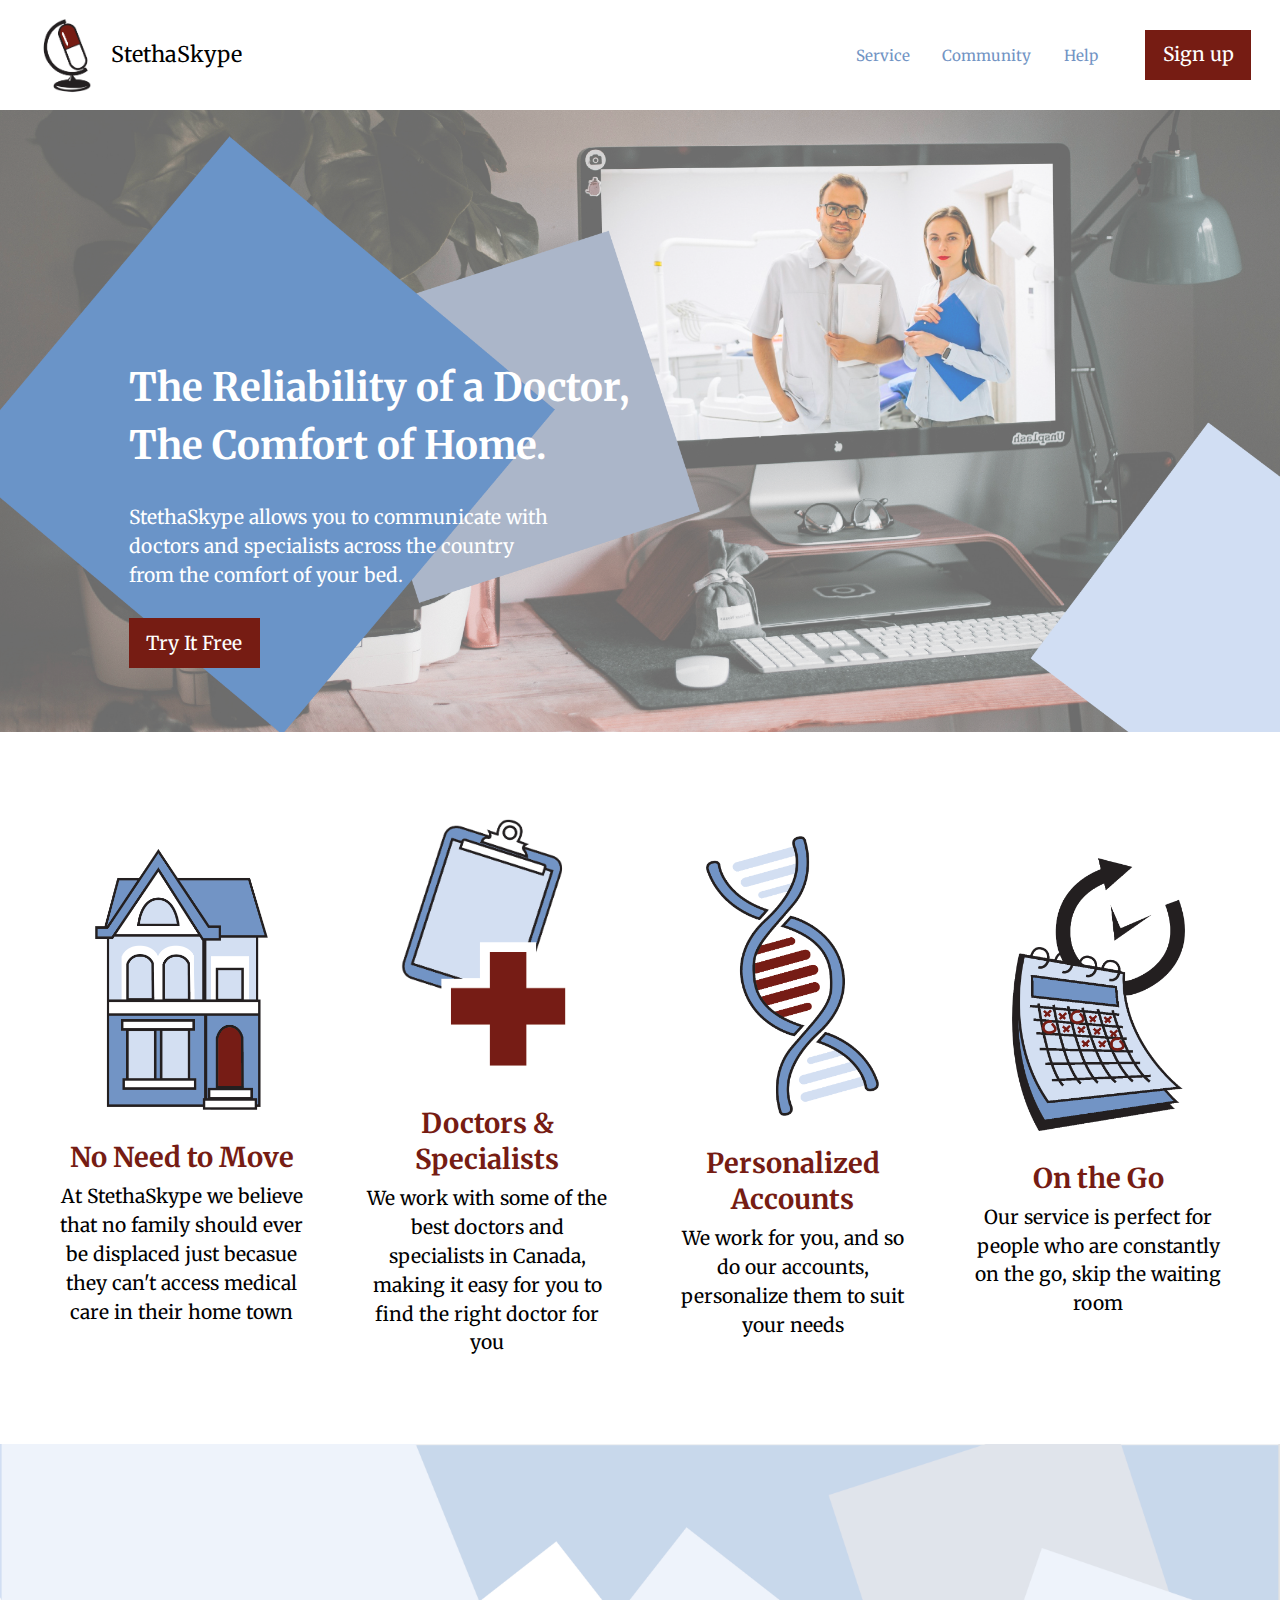
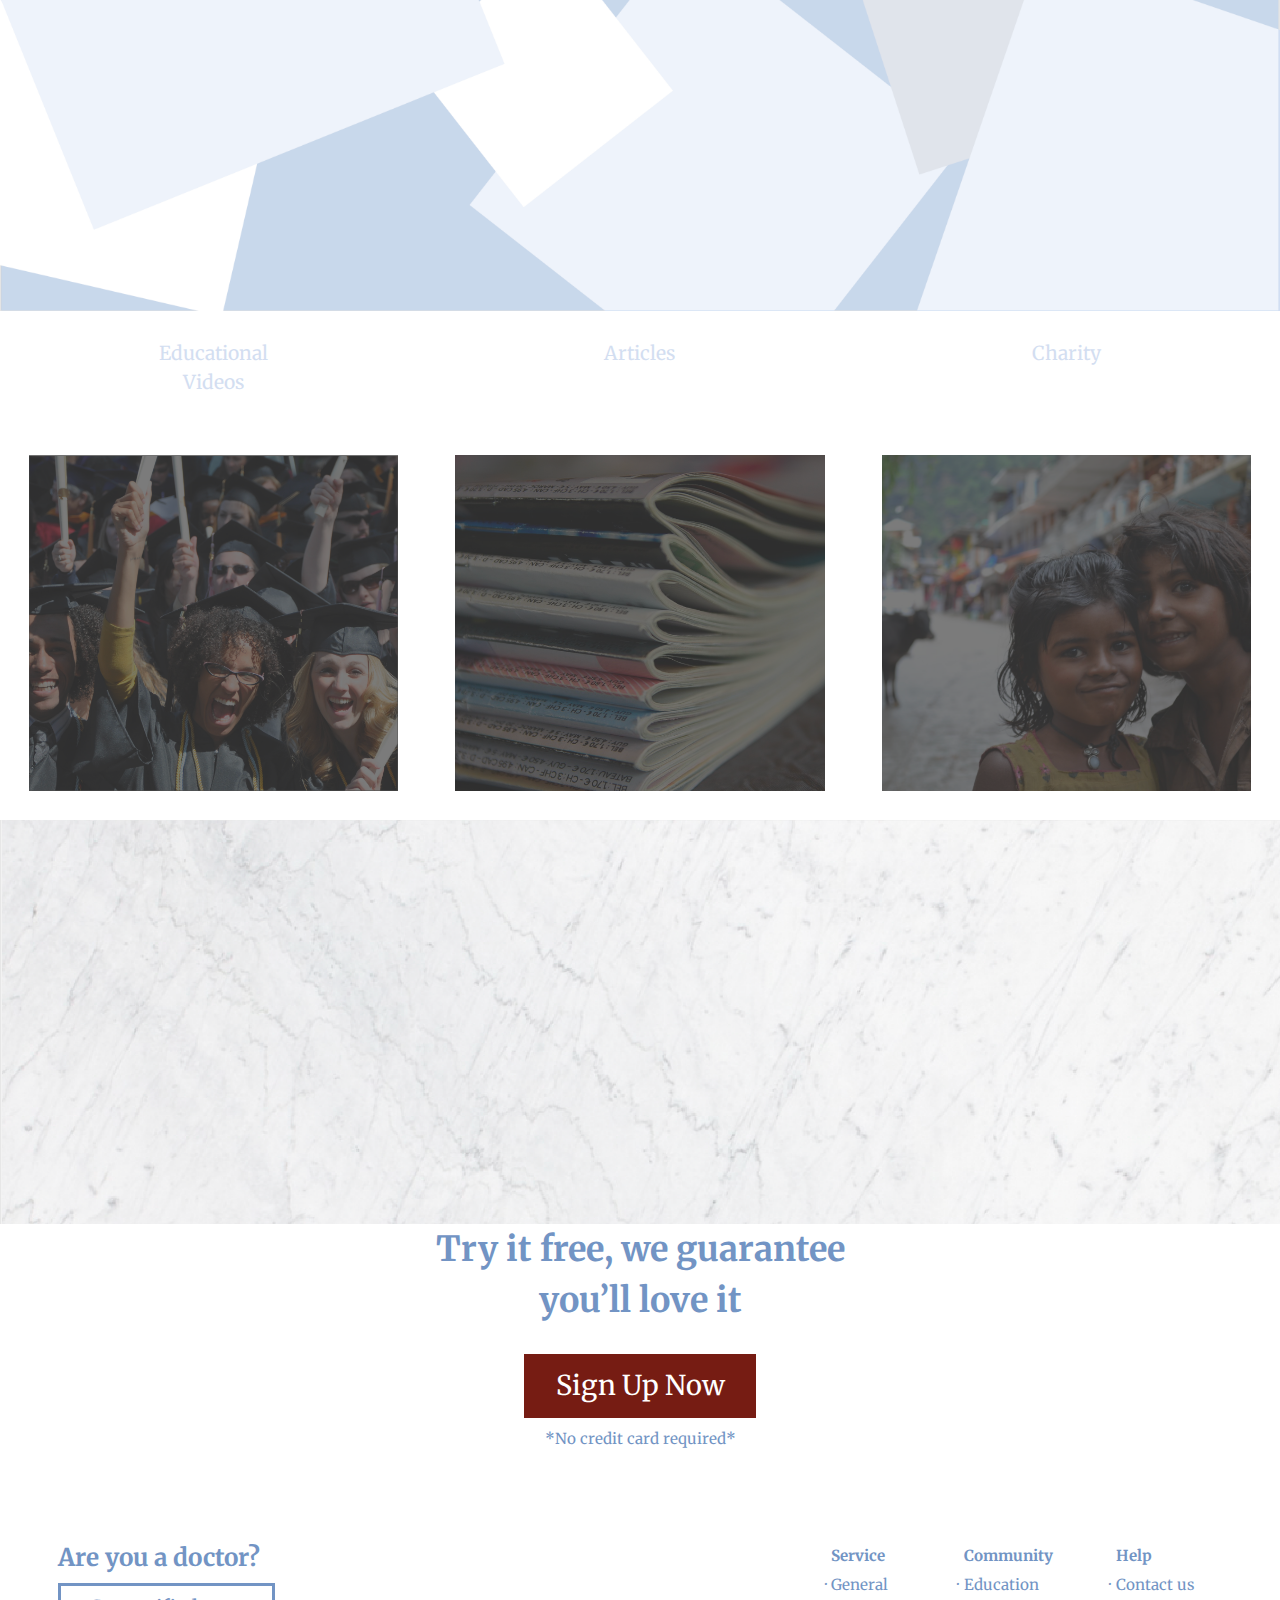
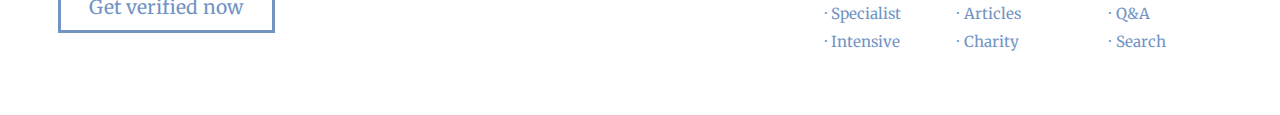
==== index.html @ 4541725f "Rename div to section" ====
<!DOCTYPE html>
<html lang="en-ca">
<head>
  <meta charset="utf-8">
  <title>StethaSkype - Home</title>
  <meta name="viewport" content="width=device-width,initial-scale=1">
  <link href="css/modules.css" rel="stylesheet">
  <link href="css/grid.css" rel="stylesheet">
  <link href="css/type.css" rel="stylesheet">
  <link href="css/main.css" rel="stylesheet">
  <link href="https://fonts.googleapis.com/css?family=Merriweather:400,400i,700,900" rel="stylesheet">
</head>
<body>

  <!-- Nav -->
  <header class="company grid island-1-2 grid-middle gutter">
    <div class="grid unit xs-1-2 s-1-2 m-1-2 l-1-2">
      <img class="unit xs-1-4 logo embed" src="images/stethaskypelogo.png" alt="">
      <a class="unit xs-1-4 mega push-0 black" href="index.html">StethaSkype</a>
    </div>

    <nav class="unit xs-1-2 s-1-2 m-1-2 l-1-2 text-right push-0">
      <ul class="nav push-0 micro list-group">
        <li><a class="island-1-2 dark-blue hover-red" href="tour.html">Service</a></li>
        <li><a class="island-1-2 dark-blue hover-red" href="#">Community</a></li>
        <li><a class="island-1-2 push-r dark-blue hover-red" href="#">Help</a></li>
        <li><a class="push-0 kilo btn" href="pricing.html">Sign up</a></li>
      </ul>
    </nav>
  </header>

  <!-- Banner -->
  <main>
    <section class="banner">
      <img class="img-flex embed" src="images/banner.png" alt="">
      <div class="island banner-text">
        <h1 class="white zetta">The Reliability of a Doctor,<br>The Comfort of Home.</h1>
        <p class="white">StethaSkype allows you to communicate with<br>doctors and specialists across the country<br>from the comfort of your bed.</p>
        <a class="push-0 kilo btn" href="pricing.html">Try It Free</a>
      </div>
    </section>

    <!-- Iconography -->
    <section class="bg-white island grid grid-middle">
      <div class="unit xs-1 s-1 m-1-2 l-1-4 text-center island">
        <img class="island img-flex embed icon" src="images/icons/house-icon.png" alt="">
        <h3 class="red push-1-4">No Need to Move</h3>
        <p class="wrapper">At StethaSkype we believe that no family should ever be displaced just becasue they can't access medical care in their home town</p>
      </div>
      <div class="unit xs-1 s-1 m-1-2 l-1-4 text-center island">
        <img class="island img-flex embed icon " src="images/icons/medical-icon.png" alt="">
        <h3 class="red push-1-4">Doctors & Specialists</h3>
        <p class="wrapper">We work with some of the best doctors and specialists in Canada, making it easy for you to find the right doctor for you</p>
      </div>
      <div class="unit xs-1 s-1 m-1-2 l-1-4 text-center island">
        <img class="island img-flex embed icon" src="images/icons/dna-icon.png" alt="">
        <h3 class="red push-1-4">Personalized Accounts</h3>
        <p class="wrapper">We work for you, and so do our accounts, personalize them to suit your needs</p>
      </div>
      <div class="unit xs-1 s-1 m-1-2 l-1-4 text-center island">
        <img class="island img-flex embed icon" src="images/icons/time-icon.png" alt="">
        <h3 class="red push-1-4">On the Go</h3>
        <p class="wrapper">Our service is perfect for people who are constantly on the go, skip the waiting room</p>
      </div>
    </section>

    <!-- Cards -->
    <section>
      <img class="img-flex embed" src="images/backgrounds/bg-home.png" alt="">
      <div class="grid">
        <a class="unit xs-1 s-1 m-1-2 l-1-3 island text-center light-blue" href="#">Educational<br>Videos</a>
        <a class="unit xs-1 s-1 m-1-2 l-1-3 island text-center light-blue" href="#">Articles</a>
        <a class="unit xs-1 s-1 m-1-2 l-1-3 island text-center light-blue" href="#">Charity</a>
      </div>
      <div class="grid">
        <img class="unit xs-1 s-1 m-1-2 l-1-3 island img-flex embed" src="images/cards/education-card.png" alt="">
        <img class="unit xs-1 s-1 m-1-2 l-1-3 island img-flex embed" src="images/cards/articles-card.png" alt="">
        <img class="unit xs-1 s-1 m-1-2 l-1-3 island img-flex embed" src="images/cards/charity-card.png" alt="">
      </div>
    </section>

    <!-- sign up -->
    <section class="text-center">
      <img class="img-flex embed" src="images/backgrounds/marble.png" alt="">
      <h2 class="exa dark-blue">Try it free, we guarantee<br>you’ll love it</h2>
      <a class="push-0 tera gutter btn" href="pricing.html">Sign Up Now</a>
      <p class="micro dark-blue pad-t-1-4">*No credit card required*</p>
    </section>

  </main>

  <!-- footer begins here -->

  <footer class="island">
    <div class="grid">
      <div class="unit xs-0 s-0 m-1-2 l-1-2 gutter pad-t">
        <h3 class="dark-blue push-1-4 giga">Are you a doctor?</h3>
        <a class="push-0 kilo btn gutter ghost-btn hover-red" href="#">Get verified now</a>
      </div>

      <div class="unit xs-1 s-1 m-1-2 l-1-2 text-right gutter pad-t">
        <div class="unit gutter text-left xs-1-6">
          <a class="bold micro dark-blue push-0 dark-blue hover-red" href="tour.html">Service</a>
          <ul>
            <li class="micro dark-blue">General</li>
            <li class="micro dark-blue">Specialist</li>
            <li class="micro dark-blue">Intensive</li>
          </ul>
        </div>

        <div class="unit gutter text-left xs-1-6">
          <a class="bold micro dark-blue push-0 dark-blue hover-red" href="#">Community</a>
          <ul>
            <li class="micro dark-blue">Education</li>
            <li class="micro dark-blue">Articles</li>
            <li class="micro dark-blue">Charity</li>
          </ul>
        </div>

        <div class="unit gutter text-left xs-1-6">
          <a class="bold micro dark-blue push-0 dark-blue hover-red" href="#">Help</a>
          <ul>
            <li class="micro dark-blue">Contact us</li>
            <li class="micro dark-blue">Q&A</li>
            <li class="micro dark-blue">Search</li>
          </ul>
        </div>
      </div>
    </div>
  </footer>

</body>
</html>
---- css/modules.css ----
/*
 * Modulifier || Code released under the UNLICENSE
 * Code under other copyrights & licenses listed below.
 * https://modulifier.web-dev.tools/#responsive;images;list-group;embed;media-object;icons;hidden;positioning;nice-lists;forms;buttons;accessibility;print
 */

@-moz-viewport { width: device-width; scale: 1; }
@-ms-viewport { width: device-width; scale: 1; }
@-o-viewport { width: device-width; scale: 1; }
@-webkit-viewport { width: device-width; scale: 1; }
@viewport { width: device-width; scale: 1; }

html {
  box-sizing: border-box;
  -moz-text-size-adjust: 100%;
  -ms-text-size-adjust: 100%;
  -webkit-text-size-adjust: 100%;
  text-size-adjust: 100%;
}

*, *::before, *::after {
  box-sizing: inherit;
}

body {
  margin: 0;
}

article,
aside,
details,
figcaption,
figure,
footer,
header,
main,
menu,
nav,
section,
summary {
  display: block;
}

audio,
canvas,
progress,
video {
  display: inline-block;
  vertical-align: baseline;
}

template {
  display: none;
}

details {
  cursor: pointer;
}

audio:not([controls]) {
  display: none;
  height: 0;
}

a,
area,
button,
input,
label,
select,
textarea,
[tabindex] {
  -ms-touch-action: manipulation;
  touch-action: manipulation;
}

img {
  border: 0;
}

.img-flex,
.img-flex img {
  display: block;
  width: 100%;
}

svg {
  fill: currentColor;
}

svg:not(:root) {
  overflow: hidden;
}

svg.img-flex {
  width: 100%;
  height: 100%;
}

.image-replacement, .ir {
  overflow: hidden;
  direction: ltr;
  text-align: left;
  text-indent: 100%;
  white-space: nowrap;
}

.list-group, .list-group-inline, .list-group--inline {
  padding-left: 0;
  list-style-type: none;
}

.list-group > dd {
  margin-left: 0;
}

.list-group-inline::before,
.list-group-inline::after,
.list-group--inline::before,
.list-group--inline::after {
  content: "";
  display: table;
}

.list-group-inline::after,
.list-group--inline::after {
  clear: both;
}

.list-group-inline > li,
.list-group--inline > li {
  display: inline-block;
}

.list-group-inline > dt,
.list-group--inline > dt {
  clear: left;
  float: left;
  width: 11em;
}

.list-group-inline > dd,
.list-group--inline > dd {
  float: left;
  min-width: 12em;
}

.embed {
  margin-left: 0;
  margin-right: 0;
  overflow: hidden;
  position: relative;
  width: 100%;
}

.embed-1by1, .embed--1by1 {
  padding-top: 100%; /* Square */
}

.embed-4by3, .embed--4by3 {
  padding-top: 75%; /* Traditional TV/computer screens */
}

.embed-iso216, .embed--iso216 {
  padding-top: 70.92%; /* A-standard paper sizes */
}

.embed-3by2, .embed--3by2 {
  padding-top: 66.6%; /* Classic 35 mm film & most digital photos, landscape */
}

.embed-2by3, .embed--2by3 {
  padding-top: 150%; /* Classic 35 mm film & most digital photos, portrait */
}

.embed-golden, .embed--golden {
  padding-top: 61.8%; /* The Golden Ratio */
}

.embed-16by9, .embed--16by9 {
  padding-top: 56.25%; /* HD TV */
}

.embed-185by100, .embed--185by100 {
  padding-top: 54.05%; /* Common widescreen cinema */
}

.embed-24by10, .embed--24by10 {
  padding-top: 41.667%; /* Widescreen cinema: 2.4:1 */
}

.embed-3by1, .embed--3by1 {
  padding-top: 33.3333%; /* Panorama photos */
}

.embed-4by1, .embed--4by1 {
  padding-top: 25%; /* Polyvision */
}

.embed-5by1, .embed--5by1 {
  padding-top: 20%; /* Really wide... */
}

.embed-item, .embed__item {
  min-height: 100%;
  left: 0;
  position: absolute;
  top: 0;
  width: 100%;
}

.media {
  overflow: hidden;
}

.media-img, .media__img {
  float: left;
}

.media-img-reversed, .media__img--reversed {
  float: right;
}

.media-img-stacked, .media__img--stacked {
  float: none;
}

.media-body, .media__body {
  overflow: hidden;
  min-width: 12em; /* Slightly less than 200px, responsiveness built in */
}

.icon {
  display: inline-block;
  position: relative;
  background: transparent none no-repeat center center;
  background-size: contain;
  vertical-align: middle;
}

.i-16, .i--16 {
  height: 16px;
  width: 16px;
}

.i-18, .i--18 {
  height: 18px;
  width: 18px;
}

.i-20, .i--20 {
  height: 20px;
  width: 20px;
}

.i-24, .i--24 {
  height: 24px;
  width: 24px;
}

.i-32, .i--32 {
  height: 32px;
  width: 32px;
}

.i-48, .i--48 {
  height: 48px;
  width: 48px;
}

.i-64, .i--64 {
  height: 64px;
  width: 64px;
}

.i-96, .i--96 {
  height: 96px;
  width: 96px;
}

.i-128, .i--128 {
  height: 128px;
  width: 128px;
}

.i-192, .i--192 {
  height: 192px;
  width: 192px;
}

.i-256, .i--256 {
  height: 256px;
  width: 256px;
}

.icon img,
.icon svg {
  left: 0;
  height: 100%;
  position: absolute;
  top: 0;
  width: 100%;
  fill: currentColor;
}

.icon-label {
  vertical-align: middle;
}

.icon-link,
.icon-link:focus,
.icon-link:hover {
  text-decoration: none;
}

[hidden], .hidden {
  /* stylelint-disable declaration-no-important */
  display: none !important;
  visibility: hidden !important;
  /* stylelint-enable */
}

.visually-hidden {
  height: 1px;
  margin: -1px;
  overflow: hidden;
  padding: 0;
  position: absolute;
  width: 1px;
  border: 0;
  clip: rect(0 0 0 0);
  clip-path: inset(50%);
}

.visually-hidden.focusable:active, .visually-hidden.focusable:focus {
  height: auto;
  margin: 0;
  overflow: visible;
  position: static;
  width: auto;
  clip: auto;
  clip-path: none;
}

.invisible {
  visibility: hidden;
}

.chop,
.crop {
  overflow: hidden;
}

.truncate {
  max-width: 100%;
  overflow: hidden;
  width: 100%;
  text-overflow: ellipsis;
  white-space: nowrap;
}

.scrollable {
  max-width: 100%;
  overflow-x: auto;
  overflow-y: hidden;
  -webkit-overflow-scrolling: touch;
}

.flex-row {
  display: -webkit-flex;
  display: -ms-flexbox;
  display: flex;
}

.flex-justify {
  -webkit-justify-content: space-between;
  -ms-flex-pack: space-between;
  justify-content: space-between;
}

.flex-align-center {
  -webkit-align-items: center;
  -ms-flex-align: center;
  align-items: center;
}

.center-text,
.center-flow {
  text-align: center;
}

.center-block {
  margin-left: auto;
  margin-right: auto;
}

.no-auto-margins,
.not-centered {
  /* stylelint-disable declaration-no-important */
  margin-left: 0 !important;
  margin-right: 0 !important;
  /* stylelint-enable */
}

.center-content,
.center-content-vertical,
.center-contents,
.center-contents-vertical {
  display: -webkit-flex;
  display: -ms-flexbox;
  display: flex;
  -webkit-justify-content: center;
  -ms-flex-pack: center;
  justify-content: center;
  -webkit-align-items: center;
  -ms-flex-align: center;
  align-items: center;
  -webkit-align-content: center;
  -ms-flex-line-pack: center;
  align-content: center;
  -webkit-flex-direction: column wrap;
  -ms-flex-direction: column wrap;
  flex-flow: column wrap;
}

.center-content-start,
.center-content-vertical-start,
.center-contents-start,
.center-contents-vertical-start {
  display: -webkit-flex;
  display: -ms-flexbox;
  display: flex;
  -webkit-justify-content: center;
  -ms-flex-pack: center;
  justify-content: center;
  -webkit-flex-direction: column wrap;
  -ms-flex-direction: column wrap;
  flex-flow: column wrap;
}

.center-content-horizontal,
.center-contents-horizontal {
  display: -webkit-flex;
  display: -ms-flexbox;
  display: flex;
  -webkit-justify-content: center;
  -ms-flex-pack: center;
  justify-content: center;
  -webkit-align-items: center;
  -ms-flex-align: center;
  align-items: center;
  -webkit-align-content: center;
  -ms-flex-line-pack: center;
  align-content: center;
  -webkit-flex-direction: row wrap;
  -ms-flex-direction: row wrap;
  flex-flow: row wrap;
}

.clearfix::after {
  content: " ";
  display: block;
  clear: both;
}

.left {
  float: left;
}

.right {
  float: right;
}

.inline {
  display: inline;
}

.block {
  display: block;
}

.inline-block, .ib {
  display: inline-block;
}

.valign-top {
  vertical-align: top;
}

.valign-bottom {
  vertical-align: bottom;
}

.valign-middle {
  vertical-align: middle;
}

.fixed {
  position: fixed;
}

.relative {
  position: relative;
}

[class*="pin-"],
.absolute {
  position: absolute;
}

.static {
  position: static;
}

.zindex-1 {
  z-index: 1;
}

.zindex-2 {
  z-index: 2;
}

.zindex-3 {
  z-index: 3;
}

.zindex-1000 {
  z-index: 1000;
}

.pin-top-left,
.pin-left-top,
.pin-tl,
.pin-lt {
  top: 0;
  left: 0;
}

.pin-top-right,
.pin-right-top,
.pin-tr,
.pin-rt {
  top: 0;
  right: 0;
}

.pin-bottom-left,
.pin-left-bottom,
.pin-bl,
.pin-lb {
  bottom: 0;
  left: 0;
}

.pin-bottom-right,
.pin-right-bottom,
.pin-br,
.pin-rb {
  bottom: 0;
  right: 0;
}

.pin-top-center,
.pin-center-top,
.pin-tc,
.pin-ct {
  left: 50%;
  top: 0;
  transform: translateX(-50%);
}

.pin-bottom-center,
.pin-center-bottom,
.pin-bc,
.pin-cb {
  bottom: 0;
  left: 50%;
  transform: translateX(-50%);
}

.pin-center-left,
.pin-left-center,
.pin-cl,
.pin-lc {
  left: 0;
  top: 50%;
  transform: translateY(-50%);
}

.pin-center-right,
.pin-right-center,
.pin-cr,
.pin-rc {
  right: 0;
  top: 50%;
  transform: translateY(-50%);
}

.pin-center, .pin-c {
  left: 50%;
  top: 50%;
  transform: translate(-50%, -50%);
}

.width-quarter, .w-1-4 {
  width: 25%;
}

.width-half, .w-1-2 {
  width: 50%;
}

.width-full, .w-1 {
  width: 100%;
}

.height-quarter, .h-1-4 {
  height: 25%;
}

.height-half, .h-1-2 {
  height: 50%;
}

.height-full, .h-1 {
  height: 100%;
}

.height-win-quarter, .h-w-1-4 {
  height: 25vh;
  max-height: 46em;
}

.height-win-half, .h-w-1-2 {
  height: 50vh;
  max-height: 46em;
}

.height-win-full, .h-w-1 {
  height: 100vh;
  max-height: 46em;
}

ul {
  list-style-type: none;
}

ul > li::before {
  content: "·";
  float: left;
  margin-left: -1.6em;
  width: 1.3em;
  text-align: right;
}

ol {
  counter-reset: ol-simple-numbers;
  list-style-type: none;
}

ol > li::before {
  float: left;
  margin-left: -1.6em;
  width: 1.3em;
  counter-increment: ol-simple-numbers;
  content: counter(ol-simple-numbers);
  text-align: right;
}

.list-group > li::before,
.list-group-inline > li::before,
.list-group--inline > li::before {
  content: none;
}

/* stylelint-disable no-descending-specificity */

/*
 * (c) Nicolas Gallagher and Jonathan Neal of Normalize.css || MIT License
 *     https://necolas.github.io/normalize.css/
 */

button,
input,
optgroup,
select,
textarea {
  color: inherit;
  font: inherit;
  margin: 0;
}

button,
input {
  overflow: visible;
}

button,
select {
  text-transform: none;
}

button,
html [type="button"],
[type="reset"],
[type="submit"] {
  -webkit-appearance: button;
  cursor: pointer;
}

button[disabled],
html input[disabled] {
  cursor: default;
}

button::-moz-focus-inner,
input::-moz-focus-inner {
  border: 0;
  padding: 0;
}

[type="checkbox"],
[type="radio"] {
  opacity: 0;
  position: absolute;
  height: 1px;
  width: 1px;
}

[type="number"]::-webkit-inner-spin-button,
[type="number"]::-webkit-outer-spin-button {
  height: auto;
}

[type="search"]::-webkit-search-cancel-button,
[type="search"]::-webkit-search-decoration {
  -webkit-appearance: none;
}

fieldset {
  padding-left: 0;
  padding-right: 0;

  border: 0;
  border-top: 2px solid #666;
}

legend {
  color: inherit;
  display: table;
  max-width: 100%;
  padding: 0 .3em 0 0;
  white-space: normal;

  border: 0;

  font-weight: bold;
}

optgroup {
  font-weight: bold;
}

::-webkit-input-placeholder {
  color: inherit;
  opacity: .54;
}

::-webkit-file-upload-button {
  -webkit-appearance: button;
  font: inherit;
}

/* End Normalize.css code */

label,
.label-block {
  display: block;
  cursor: pointer;
}

[type="checkbox"] + label,
[type="radio"] + label,
.label-inline {
  display: inline-block;
}

input:not([type]),
[type="text"],
[type="number"],
[type="search"],
[type="url"],
[type="email"],
[type="password"],
[type="tel"],
[type="datetime-local"],
[type="month"],
[type="week"],
[type="date"],
[type="time"],
[type="range"],
select,
textarea {
  -moz-appearance: none;
  -webkit-appearance: none;
  appearance: none;
}

input,
textarea {
  display: block;
  width: 100%;

  background-color: #fff;
  border: 2px solid #666;
  border-radius: 0;
}

label {
  vertical-align: middle;
}

textarea {
  max-width: 100%;
  min-height: 4em;
  overflow: auto;
}

[type="color"] {
  display: inline-block;
  width: 2em;
}

select {
  display: block;
  width: 100%;

  background-image: url("data:image/svg+xml,%3Csvg xmlns='http://www.w3.org/2000/svg' width='256' height='256' viewBox='0 0 256 256'%3E%3Cpath fill='none' stroke='%23000' stroke-miterlimit='10' stroke-width='70' d='M36.3 82.1l91.9 91.8 91.5-91.8'/%3E%3C/svg%3E");
  background-repeat: no-repeat;
  background-position: calc(100% - .4em) center;
  background-size: 18px auto;
  background-color: #fff;
  border: 2px solid #666;
  border-radius: 0;
}

[type="checkbox"] + label::before {
  content: " ";
  display: inline-block;
  height: 1.8em;
  margin-right: .3em;
  position: relative;
  vertical-align: middle;
  top: -.1em;
  width: 1.8em;

  background-color: #fff;
  background-size: cover;
  border: 2px solid #666;

  line-height: inherit;
}

[type="checkbox"]:checked + label::before {
  background-image: url("data:image/svg+xml,%3Csvg xmlns='http://www.w3.org/2000/svg' width='256' height='256' viewBox='0 0 256 256'%3E%3Cpath fill='none' stroke='%23000' stroke-miterlimit='10' stroke-width='50' d='M49.9 130.1l50.8 50.7L206.1 75.2'/%3E%3C/svg%3E");
}

[type="checkbox"]:focus + label::before {
  outline: 3px solid #000;
  z-index: 1000;
}

[type="radio"] + label::before {
  content: " ";
  display: inline-block;
  height: 1.8em;
  margin-right: .3em;
  position: relative;
  vertical-align: middle;
  top: -.1em;
  width: 1.8em;

  background-color: #fff;
  background-size: cover;
  border: 2px solid #666;
  border-radius: 50%;

  line-height: inherit;
}

[type="radio"]:checked + label::before {
  background-image: url("data:image/svg+xml,%3Csvg xmlns='http://www.w3.org/2000/svg' width='256' height='256' viewBox='0 0 256 256'%3E%3Ccircle cx='128' cy='128' r='70.4'/%3E%3C/svg%3E");
}

[type="radio"]:focus + label::before,
[type="radio"] + label:focus::before {
  box-shadow: 0 0 0 3px #000;
  z-index: 1000;
}

[type="range"] {
  border: 0;
  background-color: #fff;
}

[type="range"]::-webkit-slider-runnable-track {
  height: 6px;

  -webkit-appearance: none;
  appearance: none;
  background-color: #ccc;
  border: 0;
  border-radius: 3px;
}

[type="range"]:active::-webkit-slider-runnable-track {
  background-color: #ccc;
}

[type="range"]::-moz-range-track {
  height: 6px;

  -moz-appearance: none;
  appearance: none;
  background-color: #ccc;
  border: 0;
  border-radius: 3px;
}

[type="range"]:active::-moz-range-track {
  background-color: #ccc;
}

[type="range"]::-ms-track {
  height: 6px;

  -ms-appearance: none;
  appearance: none;
  background-color: #ccc;
  border: 0;
  border-radius: 3px;
}

[type="range"]:active::-ms-track {
  background-color: #ccc;
}

[type="range"]::-webkit-slider-thumb {
  margin-top: -4px;
  height: 16px;
  width: 16px;

  -webkit-appearance: none;
  appearance: none;
  background-color: #000;
  border: none;
  border-radius: 50%;
}

[type="range"]:hover::-webkit-slider-thumb {
  background-color: #000;
}

[type="range"]:active::-webkit-slider-thumb {
  background-color: #000;
}

[type="range"]::-moz-range-thumb {
  margin-top: -4px;
  height: 16px;
  width: 16px;

  -webkit-appearance: none;
  appearance: none;
  background-color: #000;
  border: none;
  border-radius: 50%;
}

[type="range"]:hover::-moz-range-thumb {
  background-color: #000;
}

[type="range"]:active::-moz-range-thumb {
  background-color: #000;
}

[type="range"]::-ms-thumb {
  margin-top: -4px;
  height: 16px;
  width: 16px;

  -webkit-appearance: none;
  appearance: none;
  background-color: #000;
  border: none;
  border-radius: 50%;
}

[type="range"]:hover::-ms-thumb {
  background-color: #000;
}

[type="range"]:active::-ms-thumb {
  background-color: #000;
}

[type="checkbox"].hide-custom-input + label::before,
[type="checkbox"] + .hide-custom-input::before,
[type="radio"].hide-custom-input + label::before,
[type="radio"] + .hide-custom-input::before {
  content: none;
  display: none;
}

/* stylelint-enable */

.link-box {
  display: block;
  text-decoration: none;
}

/* stylelint-disable no-descending-specificity */

button,
.btn {
  cursor: pointer;
  display: inline-block;
  margin: 0;
  overflow: visible;
  padding: .375em .75em .42em;
  -webkit-appearance: none;
  -moz-appearance: none;
  appearance: none;
  background-color: #333;
  border-radius: 4px;
  border: 3px solid #333;
  color: #fff;
  font: inherit;
  text-decoration: none;
  text-transform: none;
}

button::-moz-focus-inner {
  border: 0;
  padding: 0;
}

/* stylelint-enable */

button:focus,
button:hover,
.btn:focus,
.btn:hover {
  background-color: #000;
  border-color: #000;
  color: #fff;
}

button[disabled] {
  cursor: default;
}

.btn-light, .btn--light {
  background-color: #e2e2e2;
  border-color: #e2e2e2;
  color: #000;
}

.btn-light:focus,
.btn-light:hover,
.btn--light:focus,
.btn--light:hover {
  background-color: #666;
  border-color: #666;
  color: #fff;
}

.btn-ghost,
.btn--ghost {
  background-color: transparent;
  border-color: #333;
  color: #000;
}

.btn-ghost:focus,
.btn-ghost:hover,
.btn--ghost:focus,
.btn--ghost:hover {
  background-color: #e2e2e2;
  border-color: #000;
  color: #000;
}

.btn-link {
  display: inline;
  padding: 0;
  background-color: transparent;
  border-radius: 0;
  border: 0;
  color: inherit;
}

.btn-link:focus,
.btn-link:hover {
  background-color: transparent;
  color: inherit;
}

a:hover, a:active {
  outline: none;
}

a:focus,
[tabindex="0"]:focus,
details:focus,
summary:focus,
input:focus,
textarea:focus,
button:focus,
select:focus {
  outline: 3px solid #000;
  outline-offset: 0;
}

a:focus, [tabindex="0"]:focus {
  outline-offset: 3px;
}

.skip-links {
  margin: 0;
  padding: 0;
  list-style-type: none;
}

.skip-links > li::before {
  content: none; /* Remove the bullets if nice lists is selected */
}

.skip-links a,
.skip-links button {
  padding: .5em .75em;
  position: absolute;
  top: -10em;
  z-index: 10000; /* To make sure they're always on top */
  background-color: #000;
  border: 0;
  color: #fff;
  font-size: 1.125rem;
  font-weight: bold;
  text-decoration: none;
}

.skip-links a:focus,
.skip-links button:focus {
  outline-offset: 3px;
  top: 0;
}

[aria-busy="true"] {
  cursor: progress;
}

[aria-controls] {
  cursor: pointer;
}

[aria-disabled] {
  cursor: default;
}

.print-only {
  display: none;
  visibility: hidden;
}

.page-break-before {
  page-break-before: always;
}

.page-break-after {
  page-break-after: always;
}

.no-page-break-inside {
  page-break-inside: avoid;
}

@media print {

  /* stylelint-disable declaration-no-important */

  .no-print {
    display: none !important;
    visibility: hidden !important;
  }

  .print-only,
  .force-print {
    display: block !important;
    visibility: visible !important;
  }

  /* stylelint-enable */

  .visually-hidden.force-print {
    height: auto;
    margin: 0;
    overflow: visible;
    padding: 0;
    position: static;
    width: auto;
    border: 0;
    clip: initial;
    clip-path: none;
  }

  /*
   * (c) Fabien Sa || MIT License
   *     http://bafs.github.io/Gutenberg/
   */

  table,
  blockquote,
  pre,
  code,
  figure,
  li,
  hr,
  ul,
  ol,
  a,
  tr {
    page-break-inside: avoid;
  }

  h1, h2, h3, h4, h5, h6, p, a {
    orphans: 3;
    widows: 3;
  }

  h1,
  h2,
  h3,
  h4,
  h5,
  h6 {
    page-break-after: avoid;
    page-break-inside: avoid;
  }

  h1 + p,
  h2 + p,
  h3 + p,
  h4 + p,
  h5 + p,
  h6 + p {
    page-break-before: avoid;
  }

  img {
    page-break-after: auto;
    page-break-before: auto;
    page-break-inside: avoid;
  }

  /* stylelint-disable declaration-no-important */

  pre {
    white-space: pre-wrap !important;
    word-wrap: break-word;
  }

  /* stylelint-enable */

  /* End Gutenberg code */

  /*
   * (c) HTML5 Boilerplate || MIT License
   *     https://html5boilerplate.com/
   */

  /* stylelint-disable declaration-no-important */

  *, *::before, *::after, *::first-letter, *::first-line {
    background: none transparent !important;
    color: #000 !important;
    box-shadow: none !important;
    text-shadow: none !important;
  }

  /* stylelint-enable */

  a, a:visited {
    text-decoration: underline;
  }

  a[href]::after {
    content: " (" attr(href) ")";
  }

  abbr[title]::after {
    content: " (" attr(title) ")";
  }

  a[href^="#"]::after,
  a[href^="javascript:"]::after,
  a.no-print-href::after,
  a.href-no-print::after {
    content: "";
  }

  thead {
    display: table-header-group;
  }

  /* End HTML5 Boilerplate code */

}
---- css/grid.css ----
/*
  Gridifier || Code released under the UNLICENSE
  https://gridifier.web-dev.tools/#xs,4,0,0,0;s,4,25,0,0;m,4,38,1,1;l,4,60,1,1
*/

.grid {
  margin: 0;
  padding: 0;
  letter-spacing: -.31em;
  text-rendering: optimizeSpeed;
  display: -webkit-flex;
  display: -ms-flexbox;
  display: flex;
  -webkit-flex-flow: row wrap;
  -ms-flex-flow: row wrap;
  flex-flow: row wrap;
}

.grid-bottom {
  -webkit-align-items: flex-end;
  -ms-align-items: flex-end;
  align-items: flex-end;
}

.grid-middle {
  -webkit-align-items: center;
  -ms-align-items: center;
  align-items: center;
}

.grid-stretch {
  -webkit-align-items: stretch;
  -ms-align-items: stretch;
  align-items: stretch;
}

.opera-only :-o-prefocus,
.grid {
  word-spacing: -.43em;
}

.unit {
  letter-spacing: normal;
  text-rendering: auto;
  vertical-align: top;
  word-spacing: normal;
  display: inline-block;
  visibility: visible;
}

.grid-bottom .unit {
  vertical-align: bottom;
}

.grid-middle .unit {
  vertical-align: middle;
}

[class*="unit-push-"],
[class*="unit-pull-"] {
  position: relative;
}

.unit-content-distribute {
  display: -ms-flexbox;
  display: -webkit-flex;
  display: flex;
  -ms-flex-direction: column;
  -webkit-flex-direction: column;
  flex-direction: column;
  -ms-flex-pack: justify;
  -webkit-justify-content: space-between;
  justify-content: space-between;
}

.unit-content-center,
.unit-content-center-vertical {
  display: -webkit-flex;
  display: -ms-flexbox;
  display: flex;
  -webkit-justify-content: center;
  -ms-flex-pack: center;
  justify-content: center;
  -webkit-align-items: center;
  -ms-flex-align: center;
  align-items: center;
  -webkit-align-content: center;
  -ms-flex-line-pack: center;
  align-content: center;
  -webkit-flex-direction: column wrap;
  -ms-flex-direction: column wrap;
  flex-flow: column wrap;
}

.unit-content-center-horizontal {
  display: -webkit-flex;
  display: -ms-flexbox;
  display: flex;
  -webkit-justify-content: center;
  -ms-flex-pack: center;
  justify-content: center;
  -webkit-align-items: center;
  -ms-flex-align: center;
  align-items: center;
  -webkit-align-content: center;
  -ms-flex-line-pack: center;
  align-content: center;
  -webkit-flex-direction: row wrap;
  -ms-flex-direction: row wrap;
  flex-flow: row wrap;
}

.content-fill,
.content-stretch {
  -ms-flex-grow: 2;
  -webkit-flex-grow: 2;
  flex-grow: 2;
  max-width: 100%; /* @bugfix: IE 10, 11 */
}

.content-shrink {
  -ms-align-self: center;
  -webkit-align-self: center;
  align-self: center;
}

.unit-xs-hidden,
.xs-0 {
  display: none;
  visibility: hidden;
}

.unit-xs-centered {
  margin: 0 auto;
}

.unit-xs-1,
.xs-1 {
  display: block;
  visibility: visible;
  width: 100%;
}

.unit-xs-1-2,
.xs-1-2 {
  width: 50%;
}

.unit-xs-1-3,
.xs-1-3 {
  width: 33.3333%;
}

.unit-xs-2-3,
.xs-2-3 {
  width: 66.6667%;
}

.unit-xs-1-4,
.xs-1-4 {
  width: 25%;
}

.unit-xs-3-4,
.xs-3-4 {
  width: 75%;
}

.unit-xs-1-2,
.xs-1-2,
.unit-xs-1-3,
.xs-1-3,
.unit-xs-2-3,
.xs-2-3,
.unit-xs-1-4,
.xs-1-4,
.unit-xs-3-4,
.xs-3-4 {
  display: inline-block;
  visibility: visible;
}

.unit-xs-1-2[class*="-content-"],
.xs-1-2[class*="-content-"],
.unit-xs-1-3[class*="-content-"],
.xs-1-3[class*="-content-"],
.unit-xs-2-3[class*="-content-"],
.xs-2-3[class*="-content-"],
.unit-xs-1-4[class*="-content-"],
.xs-1-4[class*="-content-"],
.unit-xs-3-4[class*="-content-"],
.xs-3-4[class*="-content-"] {
  display: -webkit-flex;
  display: -ms-flexbox;
  display: flex;
}

.unit-xs-content-distribute,
.xs-content-distribute {
  display: -ms-flexbox;
  display: -webkit-flex;
  display: flex;
  -ms-flex-direction: column;
  -webkit-flex-direction: column;
  flex-direction: column;
  -ms-flex-pack: justify;
  -webkit-justify-content: space-between;
  justify-content: space-between;
}

.unit-xs-content-center,
.unit-xs-content-center-vertical {
  display: -webkit-flex;
  display: -ms-flexbox;
  display: flex;
  -webkit-justify-content: center;
  -ms-flex-pack: center;
  justify-content: center;
  -webkit-align-items: center;
  -ms-flex-align: center;
  align-items: center;
  -webkit-align-content: center;
  -ms-flex-line-pack: center;
  align-content: center;
  -webkit-flex-direction: column wrap;
  -ms-flex-direction: column wrap;
  flex-flow: column wrap;
}

.unit-xs-content-center-horizontal {
  display: -webkit-flex;
  display: -ms-flexbox;
  display: flex;
  -webkit-justify-content: center;
  -ms-flex-pack: center;
  justify-content: center;
  -webkit-align-items: center;
  -ms-flex-align: center;
  align-items: center;
  -webkit-align-content: center;
  -ms-flex-line-pack: center;
  align-content: center;
  -webkit-flex-direction: row wrap;
  -ms-flex-direction: row wrap;
  flex-flow: row wrap;
}

.xs-content-fill,
.xs-content-stretch {
  -ms-flex-grow: 2;
  -webkit-flex-grow: 2;
  flex-grow: 2;
  max-width: 100%; /* @bugfix: IE 10, 11 */
}

.xs-content-shrink {
  -ms-align-self: center;
  -webkit-align-self: center;
  align-self: center;
}

@media only screen and (min-width: 25em) {

  .unit-s-hidden,
  .s-0 {
    display: none;
    visibility: hidden;
  }

  .unit-s-centered {
    margin: 0 auto;
  }

  .unit-s-1,
  .s-1 {
    display: block;
    visibility: visible;
    width: 100%;
  }

  .unit-s-1-2,
  .s-1-2 {
    width: 50%;
  }

  .unit-s-1-3,
  .s-1-3 {
    width: 33.3333%;
  }

  .unit-s-2-3,
  .s-2-3 {
    width: 66.6667%;
  }

  .unit-s-1-4,
  .s-1-4 {
    width: 25%;
  }

  .unit-s-3-4,
  .s-3-4 {
    width: 75%;
  }

  .unit-s-1-2,
  .s-1-2,
  .unit-s-1-3,
  .s-1-3,
  .unit-s-2-3,
  .s-2-3,
  .unit-s-1-4,
  .s-1-4,
  .unit-s-3-4,
  .s-3-4 {
    display: inline-block;
    visibility: visible;
  }

  .unit-s-1-2[class*="-content-"],
  .s-1-2[class*="-content-"],
  .unit-s-1-3[class*="-content-"],
  .s-1-3[class*="-content-"],
  .unit-s-2-3[class*="-content-"],
  .s-2-3[class*="-content-"],
  .unit-s-1-4[class*="-content-"],
  .s-1-4[class*="-content-"],
  .unit-s-3-4[class*="-content-"],
  .s-3-4[class*="-content-"] {
    display: -webkit-flex;
    display: -ms-flexbox;
    display: flex;
  }

  .unit-s-content-distribute,
  .s-content-distribute {
    display: -ms-flexbox;
    display: -webkit-flex;
    display: flex;
    -ms-flex-direction: column;
    -webkit-flex-direction: column;
    flex-direction: column;
    -ms-flex-pack: justify;
    -webkit-justify-content: space-between;
    justify-content: space-between;
  }

  .unit-s-content-center,
  .unit-s-content-center-vertical {
    display: -webkit-flex;
    display: -ms-flexbox;
    display: flex;
    -webkit-justify-content: center;
    -ms-flex-pack: center;
    justify-content: center;
    -webkit-align-items: center;
    -ms-flex-align: center;
    align-items: center;
    -webkit-align-content: center;
    -ms-flex-line-pack: center;
    align-content: center;
    -webkit-flex-direction: column wrap;
    -ms-flex-direction: column wrap;
    flex-flow: column wrap;
  }

  .unit-s-content-center-horizontal {
    display: -webkit-flex;
    display: -ms-flexbox;
    display: flex;
    -webkit-justify-content: center;
    -ms-flex-pack: center;
    justify-content: center;
    -webkit-align-items: center;
    -ms-flex-align: center;
    align-items: center;
    -webkit-align-content: center;
    -ms-flex-line-pack: center;
    align-content: center;
    -webkit-flex-direction: row wrap;
    -ms-flex-direction: row wrap;
    flex-flow: row wrap;
  }

  .s-content-fill,
  .s-content-stretch {
    -ms-flex-grow: 2;
    -webkit-flex-grow: 2;
    flex-grow: 2;
    max-width: 100%; /* @bugfix: IE 10, 11 */
  }

  .s-content-shrink {
    -ms-align-self: center;
    -webkit-align-self: center;
    align-self: center;
  }

}

@media only screen and (min-width: 38em) {

  .unit-m-hidden,
  .m-0 {
    display: none;
    visibility: hidden;
  }

  .unit-m-centered {
    margin: 0 auto;
  }

  .unit-m-1,
  .m-1 {
    display: block;
    visibility: visible;
    width: 100%;
  }

  .unit-offset-m-0 {
    margin-left: 0;
  }

  .unit-push-m-0,
  .unit-pull-m-0 {
    left: 0;
  }

  .unit-m-1-2,
  .m-1-2 {
    width: 50%;
  }

  .unit-offset-m-1-2 {
    margin-left: 50%;
  }

  .unit-push-m-1-2 {
    left: 50%;
  }

  .unit-pull-m-1-2 {
    left: -50%;
  }

  .unit-m-1-3,
  .m-1-3 {
    width: 33.3333%;
  }

  .unit-offset-m-1-3 {
    margin-left: 33.3333%;
  }

  .unit-push-m-1-3 {
    left: 33.3333%;
  }

  .unit-pull-m-1-3 {
    left: -33.3333%;
  }

  .unit-m-2-3,
  .m-2-3 {
    width: 66.6667%;
  }

  .unit-offset-m-2-3 {
    margin-left: 66.6667%;
  }

  .unit-push-m-2-3 {
    left: 66.6667%;
  }

  .unit-pull-m-2-3 {
    left: -66.6667%;
  }

  .unit-m-1-4,
  .m-1-4 {
    width: 25%;
  }

  .unit-offset-m-1-4 {
    margin-left: 25%;
  }

  .unit-push-m-1-4 {
    left: 25%;
  }

  .unit-pull-m-1-4 {
    left: -25%;
  }

  .unit-m-3-4,
  .m-3-4 {
    width: 75%;
  }

  .unit-offset-m-3-4 {
    margin-left: 75%;
  }

  .unit-push-m-3-4 {
    left: 75%;
  }

  .unit-pull-m-3-4 {
    left: -75%;
  }

  .unit-m-1-2,
  .m-1-2,
  .unit-m-1-3,
  .m-1-3,
  .unit-m-2-3,
  .m-2-3,
  .unit-m-1-4,
  .m-1-4,
  .unit-m-3-4,
  .m-3-4 {
    display: inline-block;
    visibility: visible;
  }

  .unit-m-1-2[class*="-content-"],
  .m-1-2[class*="-content-"],
  .unit-m-1-3[class*="-content-"],
  .m-1-3[class*="-content-"],
  .unit-m-2-3[class*="-content-"],
  .m-2-3[class*="-content-"],
  .unit-m-1-4[class*="-content-"],
  .m-1-4[class*="-content-"],
  .unit-m-3-4[class*="-content-"],
  .m-3-4[class*="-content-"] {
    display: -webkit-flex;
    display: -ms-flexbox;
    display: flex;
  }

  .unit-m-content-distribute,
  .m-content-distribute {
    display: -ms-flexbox;
    display: -webkit-flex;
    display: flex;
    -ms-flex-direction: column;
    -webkit-flex-direction: column;
    flex-direction: column;
    -ms-flex-pack: justify;
    -webkit-justify-content: space-between;
    justify-content: space-between;
  }

  .unit-m-content-center,
  .unit-m-content-center-vertical {
    display: -webkit-flex;
    display: -ms-flexbox;
    display: flex;
    -webkit-justify-content: center;
    -ms-flex-pack: center;
    justify-content: center;
    -webkit-align-items: center;
    -ms-flex-align: center;
    align-items: center;
    -webkit-align-content: center;
    -ms-flex-line-pack: center;
    align-content: center;
    -webkit-flex-direction: column wrap;
    -ms-flex-direction: column wrap;
    flex-flow: column wrap;
  }

  .unit-m-content-center-horizontal {
    display: -webkit-flex;
    display: -ms-flexbox;
    display: flex;
    -webkit-justify-content: center;
    -ms-flex-pack: center;
    justify-content: center;
    -webkit-align-items: center;
    -ms-flex-align: center;
    align-items: center;
    -webkit-align-content: center;
    -ms-flex-line-pack: center;
    align-content: center;
    -webkit-flex-direction: row wrap;
    -ms-flex-direction: row wrap;
    flex-flow: row wrap;
  }

  .m-content-fill,
  .m-content-stretch {
    -ms-flex-grow: 2;
    -webkit-flex-grow: 2;
    flex-grow: 2;
    max-width: 100%; /* @bugfix: IE 10, 11 */
  }

  .m-content-shrink {
    -ms-align-self: center;
    -webkit-align-self: center;
    align-self: center;
  }

}

@media only screen and (min-width: 60em) {

  .unit-l-hidden,
  .l-0 {
    display: none;
    visibility: hidden;
  }

  .unit-l-centered {
    margin: 0 auto;
  }

  .unit-l-1,
  .l-1 {
    display: block;
    visibility: visible;
    width: 100%;
  }

  .unit-offset-l-0 {
    margin-left: 0;
  }

  .unit-push-l-0,
  .unit-pull-l-0 {
    left: 0;
  }

  .unit-l-1-2,
  .l-1-2 {
    width: 50%;
  }

  .unit-offset-l-1-2 {
    margin-left: 50%;
  }

  .unit-push-l-1-2 {
    left: 50%;
  }

  .unit-pull-l-1-2 {
    left: -50%;
  }

  .unit-l-1-3,
  .l-1-3 {
    width: 33.3333%;
  }

  .unit-offset-l-1-3 {
    margin-left: 33.3333%;
  }

  .unit-push-l-1-3 {
    left: 33.3333%;
  }

  .unit-pull-l-1-3 {
    left: -33.3333%;
  }

  .unit-l-2-3,
  .l-2-3 {
    width: 66.6667%;
  }

  .unit-offset-l-2-3 {
    margin-left: 66.6667%;
  }

  .unit-push-l-2-3 {
    left: 66.6667%;
  }

  .unit-pull-l-2-3 {
    left: -66.6667%;
  }

  .unit-l-1-4,
  .l-1-4 {
    width: 25%;
  }

  .unit-offset-l-1-4 {
    margin-left: 25%;
  }

  .unit-push-l-1-4 {
    left: 25%;
  }

  .unit-pull-l-1-4 {
    left: -25%;
  }

  .unit-l-3-4,
  .l-3-4 {
    width: 75%;
  }

  .unit-offset-l-3-4 {
    margin-left: 75%;
  }

  .unit-push-l-3-4 {
    left: 75%;
  }

  .unit-pull-l-3-4 {
    left: -75%;
  }

  .unit-l-1-2,
  .l-1-2,
  .unit-l-1-3,
  .l-1-3,
  .unit-l-2-3,
  .l-2-3,
  .unit-l-1-4,
  .l-1-4,
  .unit-l-3-4,
  .l-3-4 {
    display: inline-block;
    visibility: visible;
  }

  .unit-l-1-2[class*="-content-"],
  .l-1-2[class*="-content-"],
  .unit-l-1-3[class*="-content-"],
  .l-1-3[class*="-content-"],
  .unit-l-2-3[class*="-content-"],
  .l-2-3[class*="-content-"],
  .unit-l-1-4[class*="-content-"],
  .l-1-4[class*="-content-"],
  .unit-l-3-4[class*="-content-"],
  .l-3-4[class*="-content-"] {
    display: -webkit-flex;
    display: -ms-flexbox;
    display: flex;
  }

  .unit-l-content-distribute,
  .l-content-distribute {
    display: -ms-flexbox;
    display: -webkit-flex;
    display: flex;
    -ms-flex-direction: column;
    -webkit-flex-direction: column;
    flex-direction: column;
    -ms-flex-pack: justify;
    -webkit-justify-content: space-between;
    justify-content: space-between;
  }

  .unit-l-content-center,
  .unit-l-content-center-vertical {
    display: -webkit-flex;
    display: -ms-flexbox;
    display: flex;
    -webkit-justify-content: center;
    -ms-flex-pack: center;
    justify-content: center;
    -webkit-align-items: center;
    -ms-flex-align: center;
    align-items: center;
    -webkit-align-content: center;
    -ms-flex-line-pack: center;
    align-content: center;
    -webkit-flex-direction: column wrap;
    -ms-flex-direction: column wrap;
    flex-flow: column wrap;
  }

  .unit-l-content-center-horizontal {
    display: -webkit-flex;
    display: -ms-flexbox;
    display: flex;
    -webkit-justify-content: center;
    -ms-flex-pack: center;
    justify-content: center;
    -webkit-align-items: center;
    -ms-flex-align: center;
    align-items: center;
    -webkit-align-content: center;
    -ms-flex-line-pack: center;
    align-content: center;
    -webkit-flex-direction: row wrap;
    -ms-flex-direction: row wrap;
    flex-flow: row wrap;
  }

  .l-content-fill,
  .l-content-stretch {
    -ms-flex-grow: 2;
    -webkit-flex-grow: 2;
    flex-grow: 2;
    max-width: 100%; /* @bugfix: IE 10, 11 */
  }

  .l-content-shrink {
    -ms-align-self: center;
    -webkit-align-self: center;
    align-self: center;
  }

}
---- css/type.css ----
/*
  Typografier || Code released under the UNLICENSE
  https://typografier.web-dev.tools/#0,100,1.3,1.067,0;38,110,1.4,1.125,1;60,120,1.5,1.125,1;90,130,1.5,1.125,1
*/

html {
  font-size: 100%;
  line-height: 1.3;
}

a {
  background-color: transparent;
  -webkit-text-decoration-skip: objects;
}

sub,
sup {
  font-size: .75em;
  line-height: 1px;
  position: relative;
  vertical-align: baseline;
}

sup {
  top: -.5em;
}

sub {
  bottom: -.25em;
}

pre,
code,
kbd,
samp {
  font-size: 1em;
}

abbr[title] {
  border-bottom: none;
  text-decoration: underline;
  text-decoration: underline dotted;
}

b,
strong {
  font-weight: bold;
}

dfn,
caption {
  font-style: italic;
}

hr {
  border: 0;
  border-top: 2px solid #000;
  height: 0;
}

table {
  border-collapse: collapse;
  border-spacing: 0;
  width: 100%;
  table-layout: fixed;
}

caption {
  text-align: left;
}

th,
td {
  border-bottom: 1px solid #000;
  text-align: left;
  vertical-align: top;
}

thead th {
  vertical-align: bottom;

  border-bottom-width: 2px;
}

.text-left {
  text-align: left;
}

.text-right {
  text-align: right;
}

.text-center {
  text-align: center;
}

.normal {
  font-weight: normal;
  font-style: normal;
}

.not-bold {
  font-weight: normal;
}

.not-italic {
  font-style: normal;
}

.bold {
  font-weight: bold;
}

.italic {
  font-style: italic;
}

.text-upper {
  text-transform: uppercase;
}

.text-lower {
  text-transform: lowercase;
}

.wrapper {
  margin-left: auto;
  margin-right: auto;
  max-width: 52em;
  width: 100%;
}

.wrapper-no-center {
  max-width: 52em;
  width: 100%;
}

.max-length {
  margin-left: auto;
  margin-right: auto;
  max-width: 36em;
  width: 100%;
}

.max-length-no-center {
  max-width: 36em;
  width: 100%;
}

h1,
h2,
h3,
h4,
h5,
h6,
p,
ul,
ol,
dl,
dd,
figure,
blockquote,
details,
hr,
fieldset,
pre,
table,
caption,
menu {
  margin: 0 0 1.3rem;
}

.tenamega {
  font-size: 2.0408rem;
  line-height: 2.925rem;
}

.tenakilo {
  font-size: 1.9127rem;
  line-height: 2.6rem;
}

.tena {
  font-size: 1.7926rem;
  line-height: 2.6rem;
}

.nina {
  font-size: 1.68rem;
  line-height: 2.275rem;
}

.yotta {
  font-size: 1.5745rem;
  line-height: 2.275rem;
}

.zetta {
  font-size: 1.4757rem;
  line-height: 1.95rem;
}

h1,
.exa {
  font-size: 1.383rem;
  line-height: 1.95rem;
}

h2,
.peta {
  font-size: 1.2962rem;
  line-height: 1.95rem;
}

h3,
.tera {
  font-size: 1.2148rem;
  line-height: 1.625rem;
}

h4,
.giga {
  font-size: 1.1385rem;
  line-height: 1.625rem;
}

h5,
.mega {
  font-size: 1.067rem;
  line-height: 1.625rem;
}

h6,
.kilo,
input,
textarea {
  font-size: 1rem;
  line-height: 1.3rem;
}

small,
.milli {
  font-size: .9372rem;
  line-height: 1.3rem;
}

.micro {
  font-size: .8784rem;
  line-height: 1.3rem;
}

.nano {
  font-size: .8232rem;
  line-height: 1.3rem;
}

.pico {
  font-size: .7715rem;
  line-height: 1.3rem;
}

ul {
  padding-left: 1em;
}

ol {
  padding-left: 1.6em;
}

input,
option,
select {
  height: calc(1.3rem + .1625rem + .1625rem);
}

[type="color"] {
  width: calc(1.3rem + .1625rem + .1625rem);
}

[type="checkbox"],
[type="radio"] {
  display: inline-block;
  height: auto;
}

.push {
  margin-bottom: 1.3rem;
}

.push-none,
.push-0 {
  margin-bottom: 0;
}

.push-double,
.push-2 {
  margin-bottom: 2.6rem;
}

.push-three-quarters,
.push-3-4 {
  margin-bottom: .975rem;
}

.push-half,
.push-1-2 {
  margin-bottom: .65rem;
}

.push-quarter,
.push-1-4 {
  margin-bottom: .325rem;
}

.push-eighth,
.push-1-8 {
  margin-bottom: .1625rem;
}

.push-right-eighth,
.push-r-1-8 {
  margin-right: .1625rem;
}

.push-right-quarter,
.push-r-1-4 {
  margin-right: .325rem;
}

.push-right-half,
.push-r-1-2 {
  margin-right: .65rem;
}

.push-right-three-quarters,
.push-r-3-4 {
  margin-right: .975rem;
}

.push-right,
.push-r {
  margin-right: 1.3rem;
}

.pad-top,
.pad-t {
  padding-top: 1.3rem;
}

.pad-bottom,
.pad-b {
  padding-bottom: 1.3rem;
}

.pad-top-double,
.pad-t-2 {
  padding-top: 2.6rem;
}

.pad-bottom-double,
.pad-b-2 {
  padding-bottom: 2.6rem;
}

.pad-top-three-quarters,
.pad-t-3-4 {
  padding-top: .975rem;
}

.pad-bottom-three-quarters,
.pad-b-3-4 {
  padding-bottom: .975rem;
}

.pad-top-half,
.pad-t-1-2 {
  padding-top: .65rem;
}

.pad-bottom-half,
.pad-b-1-2 {
  padding-bottom: .65rem;
}

.pad-top-quarter,
.pad-t-1-4 {
  padding-top: .325rem;
}

.pad-bottom-quarter,
.pad-b-1-4 {
  padding-bottom: .325rem;
}

.pad-top-eighth,
.pad-t-1-8 {
  padding-top: .1625rem;
}

.pad-bottom-eighth,
.pad-b-1-8 {
  padding-bottom: .1625rem;
}

.island {
  padding: 1.3rem;
}

.island-double,
.island-2 {
  padding: 2.6rem;
}

.island-three-quarters,
.island-3-4 {
  padding: .975rem;
}

.island-half,
.island-1-2 {
  padding: .65rem;
}

.island-quarter,
.island-1-4,
td,
table th {
  padding: .325rem;
}

.island-eighth,
.island-1-8,
input:not([type="checkbox"]),
input:not([type="radio"]),
textarea {
  padding: .1625rem;
}

.gutter {
  padding-left: 1.3rem;
  padding-right: 1.3rem;
}

.gutter-double,
.gutter-2 {
  padding-left: 2.6rem;
  padding-right: 2.6rem;
}

.gutter-three-quarters,
.gutter-3-4 {
  padding-left: .975rem;
  padding-right: .975rem;
}

.gutter-half,
.gutter-1-2 {
  padding-left: .65rem;
  padding-right: .65rem;
}

.gutter-quarter,
.gutter-1-4,
caption {
  padding-left: .325rem;
  padding-right: .325rem;
}

.gutter-eighth,
.gutter-1-8 {
  padding-left: .1625rem;
  padding-right: .1625rem;
}

.i-1 {
  height: 1.3rem;
  width: 1.3rem;
}

.i-3-4 {
  height: .975rem;
  width: .975rem;
}

.i-1-2 {
  height: .65rem;
  width: .65rem;
}

.i-1-4 {
  height: .325rem;
  width: .325rem;
}

.i-1-8 {
  height: .1625rem;
  width: .1625rem;
}

.i-1-1-2,
.i-3-2 {
  height: 1.95rem;
  width: 1.95rem;
}

.i-1-1-4,
.i-5-4 {
  height: 1.625rem;
  width: 1.625rem;
}

.i-1-3-4,
.i-7-4 {
  height: 2.275rem;
  width: 2.275rem;
}

.i-2 {
  height: 2.6rem;
  width: 2.6rem;
}

select {
  padding: 0 .1625rem;
}

fieldset {
  padding: .325rem 0;

  border: 0;
  border-top: 2px solid #000;
}

legend {
  padding-right: .325rem;
}

@media only screen and (min-width: 38em) {

  html {
    font-size: 110%;
    line-height: 1.4;
  }

  h1,
  h2,
  h3,
  h4,
  h5,
  h6,
  p,
  ul,
  ol,
  dl,
  dd,
  figure,
  blockquote,
  details,
  hr,
  fieldset,
  pre,
  table,
  caption,
  menu {
    margin: 0 0 1.4rem;
  }

  .tenamega {
    font-size: 3.6532rem;
    line-height: 4.9rem;
  }

  .tenakilo {
    font-size: 3.2473rem;
    line-height: 4.55rem;
  }

  .tena {
    font-size: 2.8865rem;
    line-height: 3.85rem;
  }

  .nina {
    font-size: 2.5658rem;
    line-height: 3.5rem;
  }

  .yotta {
    font-size: 2.2807rem;
    line-height: 3.15rem;
  }

  .zetta {
    font-size: 2.0273rem;
    line-height: 2.8rem;
  }

  h1,
  .exa {
    font-size: 1.802rem;
    line-height: 2.45rem;
  }

  h2,
  .peta {
    font-size: 1.6018rem;
    line-height: 2.1rem;
  }

  h3,
  .tera {
    font-size: 1.4238rem;
    line-height: 2.1rem;
  }

  h4,
  .giga {
    font-size: 1.2656rem;
    line-height: 1.75rem;
  }

  h5,
  .mega {
    font-size: 1.125rem;
    line-height: 1.75rem;
  }

  h6,
  .kilo,
  input,
  textarea {
    font-size: 1rem;
    line-height: 1.4rem;
  }

  small,
  .milli {
    font-size: .8889rem;
    line-height: 1.4rem;
  }

  .micro {
    font-size: .7901rem;
    line-height: 1.4rem;
  }

  .nano {
    font-size: .7023rem;
    line-height: 1.05rem;
  }

  .pico {
    font-size: .6243rem;
    line-height: 1.05rem;
  }

  ul,
  ol {
    padding-left: 0;
  }

  ul ul,
  ol ul {
    padding-left: 1em;
  }

  ol ol,
  ul ol {
    padding-left: 1.6em;
  }

  .hang-punc {
    float: left;
    margin-left: -1.4em;
    text-align: right;
    width: 1.3em;
  }

  table {
    margin-left: -.35rem;
    margin-right: -.35rem;
    width: calc(100% + .35rem + .35rem);
  }

  input,
  option,
  select {
    height: calc(1.4rem + .175rem + .175rem);
  }

  [type="color"] {
    width: calc(1.4rem + .175rem + .175rem);
  }

  [type="checkbox"],
  [type="radio"] {
    display: inline-block;
    height: auto;
  }

  .push {
    margin-bottom: 1.4rem;
  }

  .push-none,
  .push-0 {
    margin-bottom: 0;
  }

  .push-double,
  .push-2 {
    margin-bottom: 2.8rem;
  }

  .push-three-quarters,
  .push-3-4 {
    margin-bottom: 1.05rem;
  }

  .push-half,
  .push-1-2 {
    margin-bottom: .7rem;
  }

  .push-quarter,
  .push-1-4 {
    margin-bottom: .35rem;
  }

  .push-eighth,
  .push-1-8 {
    margin-bottom: .175rem;
  }

  .push-right-eighth,
  .push-r-1-8 {
    margin-right: .175rem;
  }

  .push-right-quarter,
  .push-r-1-4 {
    margin-right: .35rem;
  }

  .push-right-half,
  .push-r-1-2 {
    margin-right: .7rem;
  }

  .push-right-three-quarters,
  .push-r-3-4 {
    margin-right: 1.05rem;
  }

  .push-right,
  .push-r {
    margin-right: 1.4rem;
  }

  .pad-top,
  .pad-t {
    padding-top: 1.4rem;
  }

  .pad-bottom,
  .pad-b {
    padding-bottom: 1.4rem;
  }

  .pad-top-double,
  .pad-t-2 {
    padding-top: 2.8rem;
  }

  .pad-bottom-double,
  .pad-b-2 {
    padding-bottom: 2.8rem;
  }

  .pad-top-three-quarters,
  .pad-t-3-4 {
    padding-top: 1.05rem;
  }

  .pad-bottom-three-quarters,
  .pad-b-3-4 {
    padding-bottom: 1.05rem;
  }

  .pad-top-half,
  .pad-t-1-2 {
    padding-top: .7rem;
  }

  .pad-bottom-half,
  .pad-b-1-2 {
    padding-bottom: .7rem;
  }

  .pad-top-quarter,
  .pad-t-1-4 {
    padding-top: .35rem;
  }

  .pad-bottom-quarter,
  .pad-b-1-4 {
    padding-bottom: .35rem;
  }

  .pad-top-eighth,
  .pad-t-1-8 {
    padding-top: .175rem;
  }

  .pad-bottom-eighth,
  .pad-b-1-8 {
    padding-bottom: .175rem;
  }

  .island {
    padding: 1.4rem;
  }

  .island-double,
  .island-2 {
    padding: 2.8rem;
  }

  .island-three-quarters,
  .island-3-4 {
    padding: 1.05rem;
  }

  .island-half,
  .island-1-2 {
    padding: .7rem;
  }

  .island-quarter,
  .island-1-4,
  td,
  table th {
    padding: .35rem;
  }

  .island-eighth,
  .island-1-8,
  input:not([type="checkbox"]),
  input:not([type="radio"]),
  textarea {
    padding: .175rem;
  }

  .gutter {
    padding-left: 1.4rem;
    padding-right: 1.4rem;
  }

  .gutter-double,
  .gutter-2 {
    padding-left: 2.8rem;
    padding-right: 2.8rem;
  }

  .gutter-three-quarters,
  .gutter-3-4 {
    padding-left: 1.05rem;
    padding-right: 1.05rem;
  }

  .gutter-half,
  .gutter-1-2 {
    padding-left: .7rem;
    padding-right: .7rem;
  }

  .gutter-quarter,
  .gutter-1-4,
  caption {
    padding-left: .35rem;
    padding-right: .35rem;
  }

  .gutter-eighth,
  .gutter-1-8 {
    padding-left: .175rem;
    padding-right: .175rem;
  }

  .i-1 {
    height: 1.4rem;
    width: 1.4rem;
  }

  .i-3-4 {
    height: 1.05rem;
    width: 1.05rem;
  }

  .i-1-2 {
    height: .7rem;
    width: .7rem;
  }

  .i-1-4 {
    height: .35rem;
    width: .35rem;
  }

  .i-1-8 {
    height: .175rem;
    width: .175rem;
  }

  .i-1-1-2,
  .i-3-2 {
    height: 2.1rem;
    width: 2.1rem;
  }

  .i-1-1-4,
  .i-5-4 {
    height: 1.75rem;
    width: 1.75rem;
  }

  .i-1-3-4,
  .i-7-4 {
    height: 2.45rem;
    width: 2.45rem;
  }

  .i-2 {
    height: 2.8rem;
    width: 2.8rem;
  }

  select {
    padding: 0 .175rem;
  }

  fieldset {
    padding: .35rem 0;

    border: 0;
    border-top: 2px solid #000;
  }

  legend {
    padding-right: .35rem;
  }

}

@media only screen and (min-width: 60em) {

  html {
    font-size: 120%;
    line-height: 1.5;
  }

  h1,
  h2,
  h3,
  h4,
  h5,
  h6,
  p,
  ul,
  ol,
  dl,
  dd,
  figure,
  blockquote,
  details,
  hr,
  fieldset,
  pre,
  table,
  caption,
  menu {
    margin: 0 0 1.5rem;
  }

  .tenamega {
    font-size: 3.6532rem;
    line-height: 4.875rem;
  }

  .tenakilo {
    font-size: 3.2473rem;
    line-height: 4.5rem;
  }

  .tena {
    font-size: 2.8865rem;
    line-height: 4.125rem;
  }

  .nina {
    font-size: 2.5658rem;
    line-height: 3.375rem;
  }

  .yotta {
    font-size: 2.2807rem;
    line-height: 3rem;
  }

  .zetta {
    font-size: 2.0273rem;
    line-height: 3rem;
  }

  h1,
  .exa {
    font-size: 1.802rem;
    line-height: 2.625rem;
  }

  h2,
  .peta {
    font-size: 1.6018rem;
    line-height: 2.25rem;
  }

  h3,
  .tera {
    font-size: 1.4238rem;
    line-height: 1.875rem;
  }

  h4,
  .giga {
    font-size: 1.2656rem;
    line-height: 1.875rem;
  }

  h5,
  .mega {
    font-size: 1.125rem;
    line-height: 1.5rem;
  }

  h6,
  .kilo,
  input,
  textarea {
    font-size: 1rem;
    line-height: 1.5rem;
  }

  small,
  .milli {
    font-size: .8889rem;
    line-height: 1.5rem;
  }

  .micro {
    font-size: .7901rem;
    line-height: 1.5rem;
  }

  .nano {
    font-size: .7023rem;
    line-height: 1.125rem;
  }

  .pico {
    font-size: .6243rem;
    line-height: 1.125rem;
  }

  ul,
  ol {
    padding-left: 0;
  }

  ul ul,
  ol ul {
    padding-left: 1em;
  }

  ol ol,
  ul ol {
    padding-left: 1.6em;
  }

  .hang-punc {
    float: left;
    margin-left: -1.4em;
    text-align: right;
    width: 1.3em;
  }

  table {
    margin-left: -.375rem;
    margin-right: -.375rem;
    width: calc(100% + .375rem + .375rem);
  }

  input,
  option,
  select {
    height: calc(1.5rem + .1875rem + .1875rem);
  }

  [type="color"] {
    width: calc(1.5rem + .1875rem + .1875rem);
  }

  [type="checkbox"],
  [type="radio"] {
    display: inline-block;
    height: auto;
  }

  .push {
    margin-bottom: 1.5rem;
  }

  .push-none,
  .push-0 {
    margin-bottom: 0;
  }

  .push-double,
  .push-2 {
    margin-bottom: 3rem;
  }

  .push-three-quarters,
  .push-3-4 {
    margin-bottom: 1.125rem;
  }

  .push-half,
  .push-1-2 {
    margin-bottom: .75rem;
  }

  .push-quarter,
  .push-1-4 {
    margin-bottom: .375rem;
  }

  .push-eighth,
  .push-1-8 {
    margin-bottom: .1875rem;
  }

  .push-right-eighth,
  .push-r-1-8 {
    margin-right: .1875rem;
  }

  .push-right-quarter,
  .push-r-1-4 {
    margin-right: .375rem;
  }

  .push-right-half,
  .push-r-1-2 {
    margin-right: .75rem;
  }

  .push-right-three-quarters,
  .push-r-3-4 {
    margin-right: 1.125rem;
  }

  .push-right,
  .push-r {
    margin-right: 1.5rem;
  }

  .pad-top,
  .pad-t {
    padding-top: 1.5rem;
  }

  .pad-bottom,
  .pad-b {
    padding-bottom: 1.5rem;
  }

  .pad-top-double,
  .pad-t-2 {
    padding-top: 3rem;
  }

  .pad-bottom-double,
  .pad-b-2 {
    padding-bottom: 3rem;
  }

  .pad-top-three-quarters,
  .pad-t-3-4 {
    padding-top: 1.125rem;
  }

  .pad-bottom-three-quarters,
  .pad-b-3-4 {
    padding-bottom: 1.125rem;
  }

  .pad-top-half,
  .pad-t-1-2 {
    padding-top: .75rem;
  }

  .pad-bottom-half,
  .pad-b-1-2 {
    padding-bottom: .75rem;
  }

  .pad-top-quarter,
  .pad-t-1-4 {
    padding-top: .375rem;
  }

  .pad-bottom-quarter,
  .pad-b-1-4 {
    padding-bottom: .375rem;
  }

  .pad-top-eighth,
  .pad-t-1-8 {
    padding-top: .1875rem;
  }

  .pad-bottom-eighth,
  .pad-b-1-8 {
    padding-bottom: .1875rem;
  }

  .island {
    padding: 1.5rem;
  }

  .island-double,
  .island-2 {
    padding: 3rem;
  }

  .island-three-quarters,
  .island-3-4 {
    padding: 1.125rem;
  }

  .island-half,
  .island-1-2 {
    padding: .75rem;
  }

  .island-quarter,
  .island-1-4,
  td,
  table th {
    padding: .375rem;
  }

  .island-eighth,
  .island-1-8,
  input:not([type="checkbox"]),
  input:not([type="radio"]),
  textarea {
    padding: .1875rem;
  }

  .gutter {
    padding-left: 1.5rem;
    padding-right: 1.5rem;
  }

  .gutter-double,
  .gutter-2 {
    padding-left: 3rem;
    padding-right: 3rem;
  }

  .gutter-three-quarters,
  .gutter-3-4 {
    padding-left: 1.125rem;
    padding-right: 1.125rem;
  }

  .gutter-half,
  .gutter-1-2 {
    padding-left: .75rem;
    padding-right: .75rem;
  }

  .gutter-quarter,
  .gutter-1-4,
  caption {
    padding-left: .375rem;
    padding-right: .375rem;
  }

  .gutter-eighth,
  .gutter-1-8 {
    padding-left: .1875rem;
    padding-right: .1875rem;
  }

  .i-1 {
    height: 1.5rem;
    width: 1.5rem;
  }

  .i-3-4 {
    height: 1.125rem;
    width: 1.125rem;
  }

  .i-1-2 {
    height: .75rem;
    width: .75rem;
  }

  .i-1-4 {
    height: .375rem;
    width: .375rem;
  }

  .i-1-8 {
    height: .1875rem;
    width: .1875rem;
  }

  .i-1-1-2,
  .i-3-2 {
    height: 2.25rem;
    width: 2.25rem;
  }

  .i-1-1-4,
  .i-5-4 {
    height: 1.875rem;
    width: 1.875rem;
  }

  .i-1-3-4,
  .i-7-4 {
    height: 2.625rem;
    width: 2.625rem;
  }

  .i-2 {
    height: 3rem;
    width: 3rem;
  }

  select {
    padding: 0 .1875rem;
  }

  fieldset {
    padding: .375rem 0;

    border: 0;
    border-top: 2px solid #000;
  }

  legend {
    padding-right: .375rem;
  }

}

@media only screen and (min-width: 90em) {

  html {
    font-size: 130%;
    line-height: 1.5;
  }

  h1,
  h2,
  h3,
  h4,
  h5,
  h6,
  p,
  ul,
  ol,
  dl,
  dd,
  figure,
  blockquote,
  details,
  hr,
  fieldset,
  pre,
  table,
  caption,
  menu {
    margin: 0 0 1.5rem;
  }

  .tenamega {
    font-size: 3.6532rem;
    line-height: 4.875rem;
  }

  .tenakilo {
    font-size: 3.2473rem;
    line-height: 4.5rem;
  }

  .tena {
    font-size: 2.8865rem;
    line-height: 4.125rem;
  }

  .nina {
    font-size: 2.5658rem;
    line-height: 3.375rem;
  }

  .yotta {
    font-size: 2.2807rem;
    line-height: 3rem;
  }

  .zetta {
    font-size: 2.0273rem;
    line-height: 3rem;
  }

  h1,
  .exa {
    font-size: 1.802rem;
    line-height: 2.625rem;
  }

  h2,
  .peta {
    font-size: 1.6018rem;
    line-height: 2.25rem;
  }

  h3,
  .tera {
    font-size: 1.4238rem;
    line-height: 1.875rem;
  }

  h4,
  .giga {
    font-size: 1.2656rem;
    line-height: 1.875rem;
  }

  h5,
  .mega {
    font-size: 1.125rem;
    line-height: 1.5rem;
  }

  h6,
  .kilo,
  input,
  textarea {
    font-size: 1rem;
    line-height: 1.5rem;
  }

  small,
  .milli {
    font-size: .8889rem;
    line-height: 1.5rem;
  }

  .micro {
    font-size: .7901rem;
    line-height: 1.5rem;
  }

  .nano {
    font-size: .7023rem;
    line-height: 1.125rem;
  }

  .pico {
    font-size: .6243rem;
    line-height: 1.125rem;
  }

  ul,
  ol {
    padding-left: 0;
  }

  ul ul,
  ol ul {
    padding-left: 1em;
  }

  ol ol,
  ul ol {
    padding-left: 1.6em;
  }

  .hang-punc {
    float: left;
    margin-left: -1.4em;
    text-align: right;
    width: 1.3em;
  }

  table {
    margin-left: -.375rem;
    margin-right: -.375rem;
    width: calc(100% + .375rem + .375rem);
  }

  input,
  option,
  select {
    height: calc(1.5rem + .1875rem + .1875rem);
  }

  [type="color"] {
    width: calc(1.5rem + .1875rem + .1875rem);
  }

  [type="checkbox"],
  [type="radio"] {
    display: inline-block;
    height: auto;
  }

  .push {
    margin-bottom: 1.5rem;
  }

  .push-none,
  .push-0 {
    margin-bottom: 0;
  }

  .push-double,
  .push-2 {
    margin-bottom: 3rem;
  }

  .push-three-quarters,
  .push-3-4 {
    margin-bottom: 1.125rem;
  }

  .push-half,
  .push-1-2 {
    margin-bottom: .75rem;
  }

  .push-quarter,
  .push-1-4 {
    margin-bottom: .375rem;
  }

  .push-eighth,
  .push-1-8 {
    margin-bottom: .1875rem;
  }

  .push-right-eighth,
  .push-r-1-8 {
    margin-right: .1875rem;
  }

  .push-right-quarter,
  .push-r-1-4 {
    margin-right: .375rem;
  }

  .push-right-half,
  .push-r-1-2 {
    margin-right: .75rem;
  }

  .push-right-three-quarters,
  .push-r-3-4 {
    margin-right: 1.125rem;
  }

  .push-right,
  .push-r {
    margin-right: 1.5rem;
  }

  .pad-top,
  .pad-t {
    padding-top: 1.5rem;
  }

  .pad-bottom,
  .pad-b {
    padding-bottom: 1.5rem;
  }

  .pad-top-double,
  .pad-t-2 {
    padding-top: 3rem;
  }

  .pad-bottom-double,
  .pad-b-2 {
    padding-bottom: 3rem;
  }

  .pad-top-three-quarters,
  .pad-t-3-4 {
    padding-top: 1.125rem;
  }

  .pad-bottom-three-quarters,
  .pad-b-3-4 {
    padding-bottom: 1.125rem;
  }

  .pad-top-half,
  .pad-t-1-2 {
    padding-top: .75rem;
  }

  .pad-bottom-half,
  .pad-b-1-2 {
    padding-bottom: .75rem;
  }

  .pad-top-quarter,
  .pad-t-1-4 {
    padding-top: .375rem;
  }

  .pad-bottom-quarter,
  .pad-b-1-4 {
    padding-bottom: .375rem;
  }

  .pad-top-eighth,
  .pad-t-1-8 {
    padding-top: .1875rem;
  }

  .pad-bottom-eighth,
  .pad-b-1-8 {
    padding-bottom: .1875rem;
  }

  .island {
    padding: 1.5rem;
  }

  .island-double,
  .island-2 {
    padding: 3rem;
  }

  .island-three-quarters,
  .island-3-4 {
    padding: 1.125rem;
  }

  .island-half,
  .island-1-2 {
    padding: .75rem;
  }

  .island-quarter,
  .island-1-4,
  td,
  table th {
    padding: .375rem;
  }

  .island-eighth,
  .island-1-8,
  input:not([type="checkbox"]),
  input:not([type="radio"]),
  textarea {
    padding: .1875rem;
  }

  .gutter {
    padding-left: 1.5rem;
    padding-right: 1.5rem;
  }

  .gutter-double,
  .gutter-2 {
    padding-left: 3rem;
    padding-right: 3rem;
  }

  .gutter-three-quarters,
  .gutter-3-4 {
    padding-left: 1.125rem;
    padding-right: 1.125rem;
  }

  .gutter-half,
  .gutter-1-2 {
    padding-left: .75rem;
    padding-right: .75rem;
  }

  .gutter-quarter,
  .gutter-1-4,
  caption {
    padding-left: .375rem;
    padding-right: .375rem;
  }

  .gutter-eighth,
  .gutter-1-8 {
    padding-left: .1875rem;
    padding-right: .1875rem;
  }

  .i-1 {
    height: 1.5rem;
    width: 1.5rem;
  }

  .i-3-4 {
    height: 1.125rem;
    width: 1.125rem;
  }

  .i-1-2 {
    height: .75rem;
    width: .75rem;
  }

  .i-1-4 {
    height: .375rem;
    width: .375rem;
  }

  .i-1-8 {
    height: .1875rem;
    width: .1875rem;
  }

  .i-1-1-2,
  .i-3-2 {
    height: 2.25rem;
    width: 2.25rem;
  }

  .i-1-1-4,
  .i-5-4 {
    height: 1.875rem;
    width: 1.875rem;
  }

  .i-1-3-4,
  .i-7-4 {
    height: 2.625rem;
    width: 2.625rem;
  }

  .i-2 {
    height: 3rem;
    width: 3rem;
  }

  select {
    padding: 0 .1875rem;
  }

  fieldset {
    padding: .375rem 0;

    border: 0;
    border-top: 2px solid #000;
  }

  legend {
    padding-right: .375rem;
  }

}
---- css/main.css ----
html {
  background-color: #fff;
  font-family: Merriweather, serif;
}

body {
  margin: 0;
}

nav {
  list-style-type: none;
}

.logo {
  max-width: 4em;
  display: inline-block;
}

.icon {
  max-width: 12em;
}

.prices {
  max-width: 21em;
  margin: 1em;
}

nav li {
  display: inline-block;
}

.company {
  background-color: #fff;
}

.banner {
  position: relative;
}

.banner-text {
  position: absolute;
  left: 100px;
  top: 220px;
}

footer {
  background-color: #fff;
}

/* button things */

a {
  text-decoration: none;
  text-align: left;
}

.hover-red:hover {
  color: #761c13;
}

.btn {
  border-radius: 0;
  border-color: #761c13;
  background-color: #761c13;
  color: #fff;
}

.btn-blue {
  border-color: #7294c4;
  background-color: #7294c4;
}

.ghost-btn {
  border-color: #7294c4;
  background-color: #fff;
  color: #7294c4;
}

.red-ghost-btn {
  border-color: #761c13;
  background-color: #fff;
  color: #761c13;
}

.btn:hover {
  border-color: #761c13;
  background-color: #fff;
  color: #761c13;
}

.btn-blue:hover {
  border-color: #7294c4;
  color: #7294c4;
}

.ghost-btn:hover {
  border-color: #7294c4;
  background-color: #7294c4;
  color: #fff;
}

/* Just colours */

.red {
  color: #761c13;
}

.dark-blue {
  color: #7294c4;
}

.light-blue {
  color: #d3def1;
}

.black {
  color: #000;
}

.white {
  color: #fff;
}

.bg-red {
  background-color: #761c13;
}

.bg-dark-blue {
  background-color: #7294c4;
}

.bg-light-blue {
  background-color: #d3def1;
}

.bg-white {
  background-color: #fff;
}

.border-bottom {
  border-bottom: 5px solid #d3def1;
}

.border-dark {
  border: 8px solid #7294c4;
}

.border-light {
  border: 8px solid #d3def1;
}

/* table stuff */

td {
  border: 1px solid #7294c4;
  height: 2em;
}

th {
  border: 1px solid #7294c4;
}

/* Form stuff */

.required {
  color: #7294c4;
}

.different {
  padding-right: 1.5rem;
}

.feild {
  border: 0;
  -webkit-box-shadow: -4px 10px 11px 3px rgba(0,0,0,0.19);
  -moz-box-shadow: -4px 10px 11px 3px rgba(0,0,0,0.19);
  box-shadow: -4px 10px 11px 3px rgba(0,0,0,0.19);
}
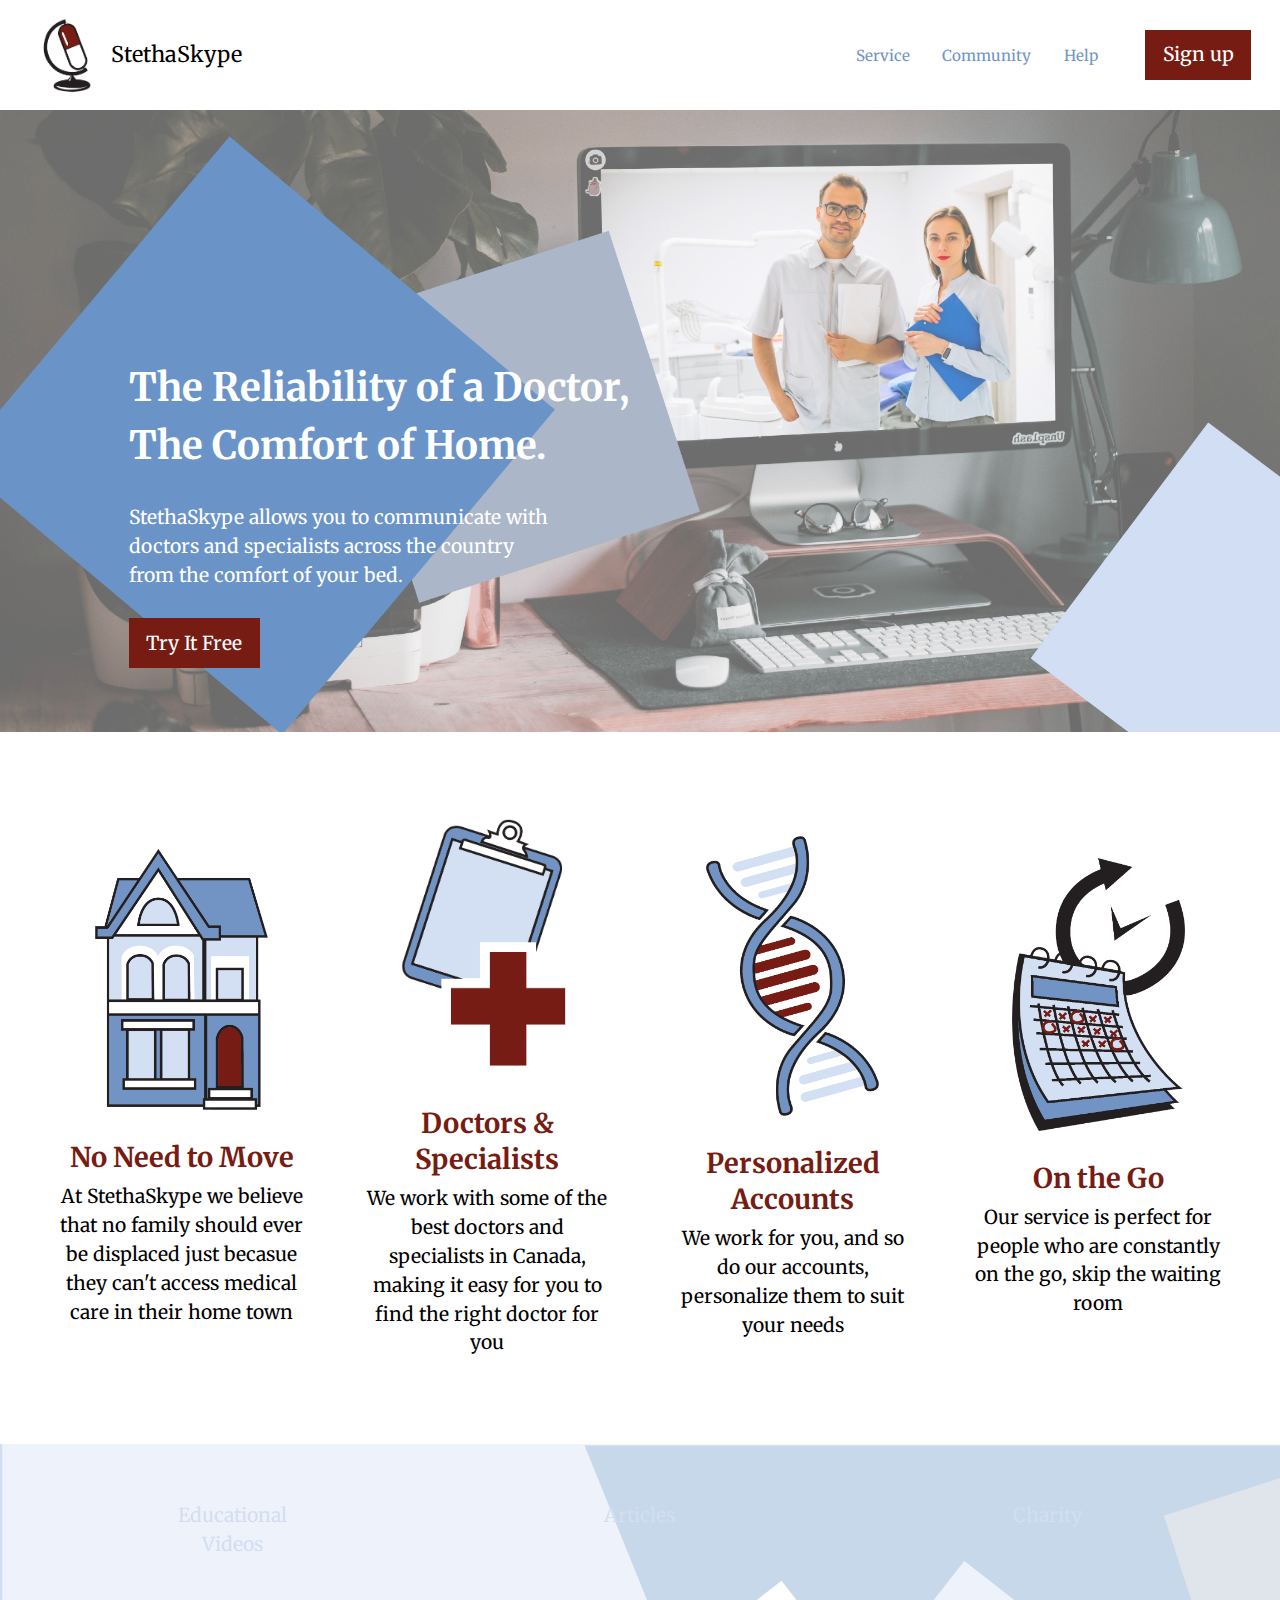
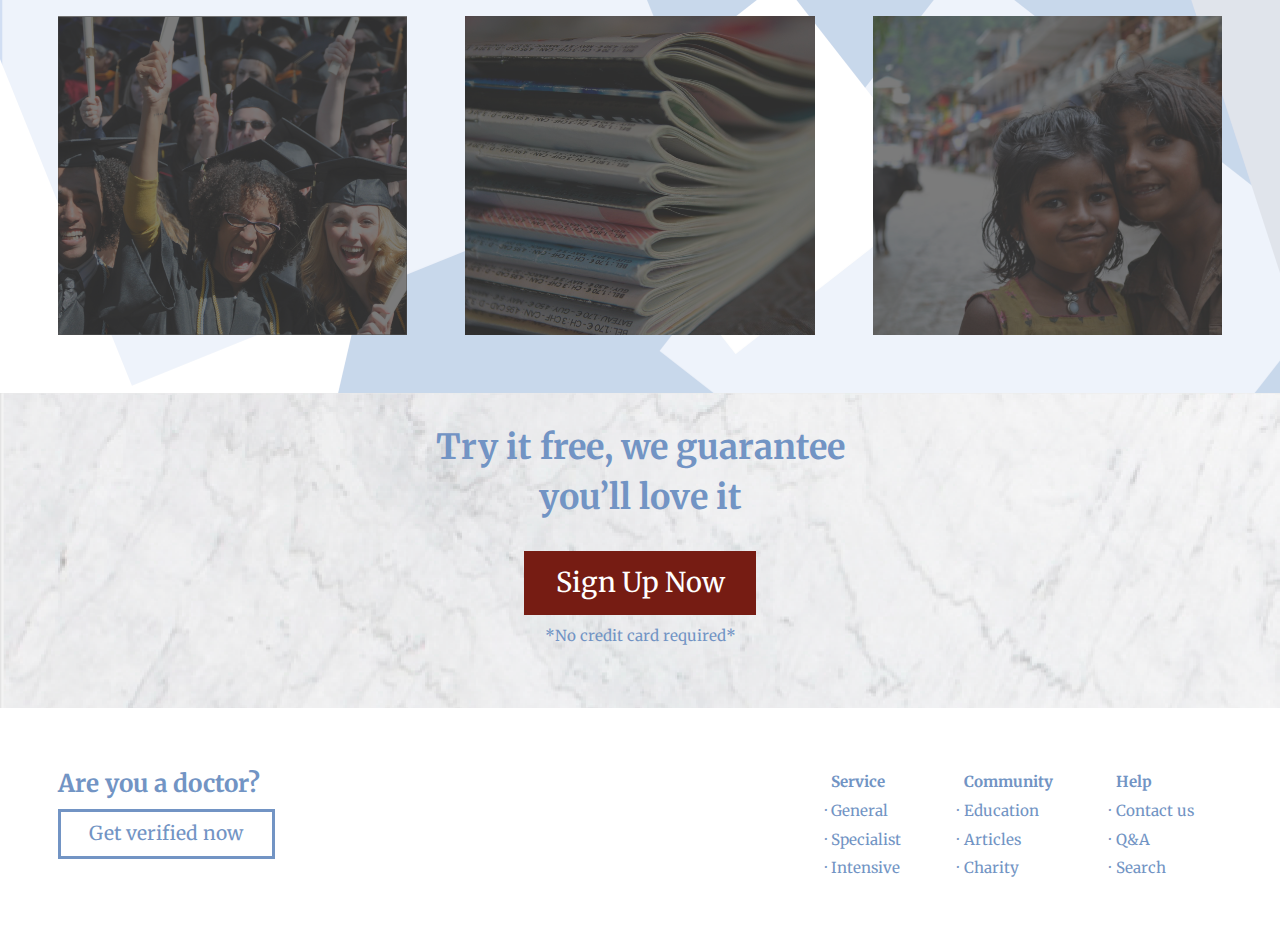
==== commit 5ecb6e6d: "Add background images" ====
--- a/index.html
+++ b/index.html
@@ -32,7 +32,7 @@
   <!-- Banner -->
   <main>
     <section class="banner">
-      <img class="img-flex embed" src="images/banner.png" alt="">
+      <img class="banner-desktop img-flex embed" src="images/banner.png" alt="">
       <div class="island banner-text">
         <h1 class="white zetta">The Reliability of a Doctor,<br>The Comfort of Home.</h1>
         <p class="white">StethaSkype allows you to communicate with<br>doctors and specialists across the country<br>from the comfort of your bed.</p>
@@ -65,8 +65,7 @@
     </section>
 
     <!-- Cards -->
-    <section>
-      <img class="img-flex embed" src="images/backgrounds/bg-home.png" alt="">
+    <section class="bg-home island">
       <div class="grid">
         <a class="unit xs-1 s-1 m-1-2 l-1-3 island text-center light-blue" href="#">Educational<br>Videos</a>
         <a class="unit xs-1 s-1 m-1-2 l-1-3 island text-center light-blue" href="#">Articles</a>
@@ -80,8 +79,7 @@
     </section>
 
     <!-- sign up -->
-    <section class="text-center">
-      <img class="img-flex embed" src="images/backgrounds/marble.png" alt="">
+    <section class="text-center island bg-marble">
       <h2 class="exa dark-blue">Try it free, we guarantee<br>you’ll love it</h2>
       <a class="push-0 tera gutter btn" href="pricing.html">Sign Up Now</a>
       <p class="micro dark-blue pad-t-1-4">*No credit card required*</p>
--- a/css/modules.css
+++ b/css/modules.css
@@ -1052,8 +1052,8 @@
 button:hover,
 .btn:focus,
 .btn:hover {
-  background-color: #000;
-  border-color: #000;
+  background-color: #761c13;
+  border-color: #761c13;
   color: #fff;
 }
 
@@ -1064,7 +1064,7 @@
 .btn-light, .btn--light {
   background-color: #e2e2e2;
   border-color: #e2e2e2;
-  color: #000;
+  color: #761c13;
 }
 
 .btn-light:focus,
@@ -1080,7 +1080,7 @@
 .btn--ghost {
   background-color: transparent;
   border-color: #333;
-  color: #000;
+  color: #761c13;
 }
 
 .btn-ghost:focus,
@@ -1088,8 +1088,8 @@
 .btn--ghost:focus,
 .btn--ghost:hover {
   background-color: #e2e2e2;
-  border-color: #000;
-  color: #000;
+  border-color: #761c13;
+  color: #761c13;
 }
 
 .btn-link {
@@ -1119,7 +1119,6 @@
 textarea:focus,
 button:focus,
 select:focus {
-  outline: 3px solid #000;
   outline-offset: 0;
 }
 
--- a/css/main.css
+++ b/css/main.css
@@ -176,3 +176,43 @@
   -moz-box-shadow: -4px 10px 11px 3px rgba(0,0,0,0.19);
   box-shadow: -4px 10px 11px 3px rgba(0,0,0,0.19);
 }
+
+/* media query */
+
+@media only screen and (max-width: 608px) {
+
+  .banner-desktop {
+    display: hidden;
+  }
+}
+
+@media only screen and (max-width: 1440px) {
+
+  .banner-mobile {
+    display: hidden;
+  }
+}
+
+.bg-marble {
+  background-image: url("../images/backgrounds/marble.png");
+}
+
+.bg-home {
+  background-image: url("../images/backgrounds/bg-home.png");
+}
+
+.bg-tour {
+  background-image: url("../images/backgrounds/bg-tour.png");
+}
+
+.bg-pricing {
+  background-image: url("../images/backgrounds/bg-pricing.png");
+}
+
+.bg-sign-up {
+  background-image: url("../images/backgrounds/bg-form.png");
+}
+
+.bg-success {
+  background-image: url("../images/backgrounds/bg-success.png");
+}
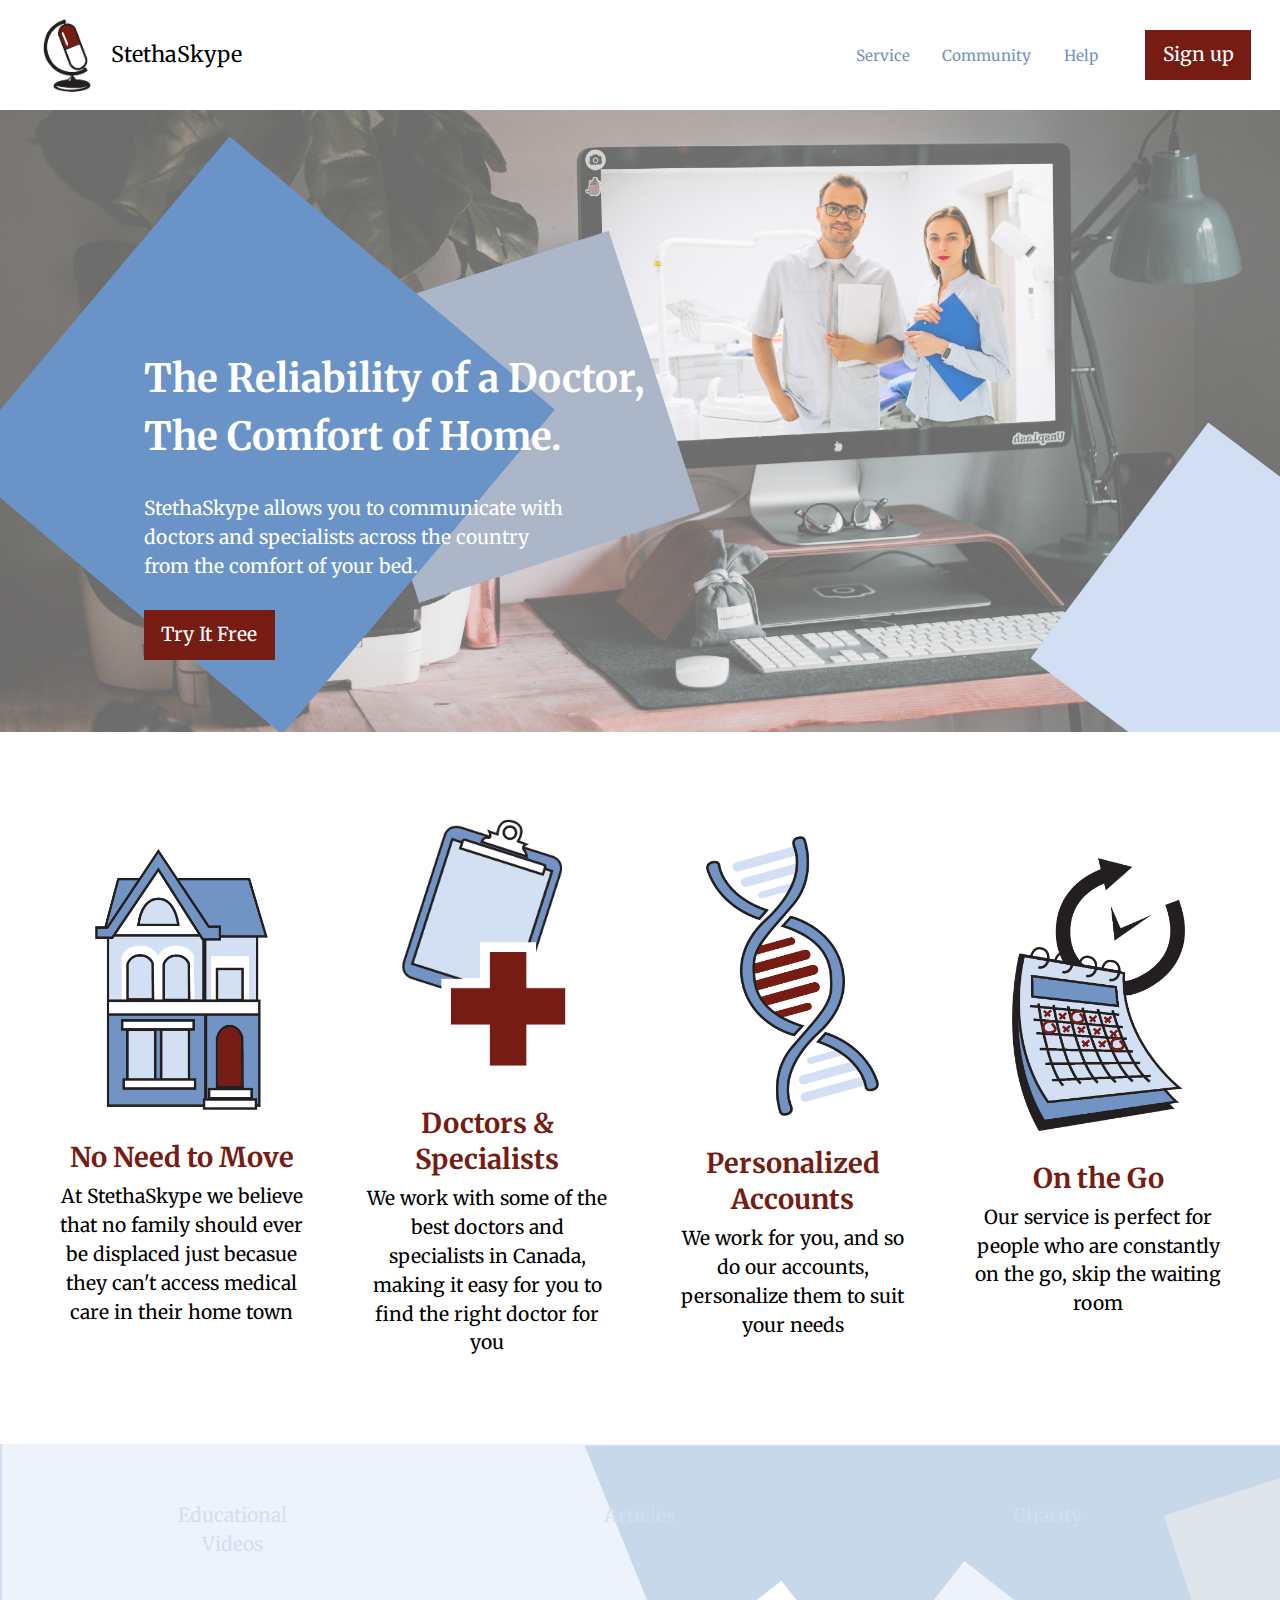
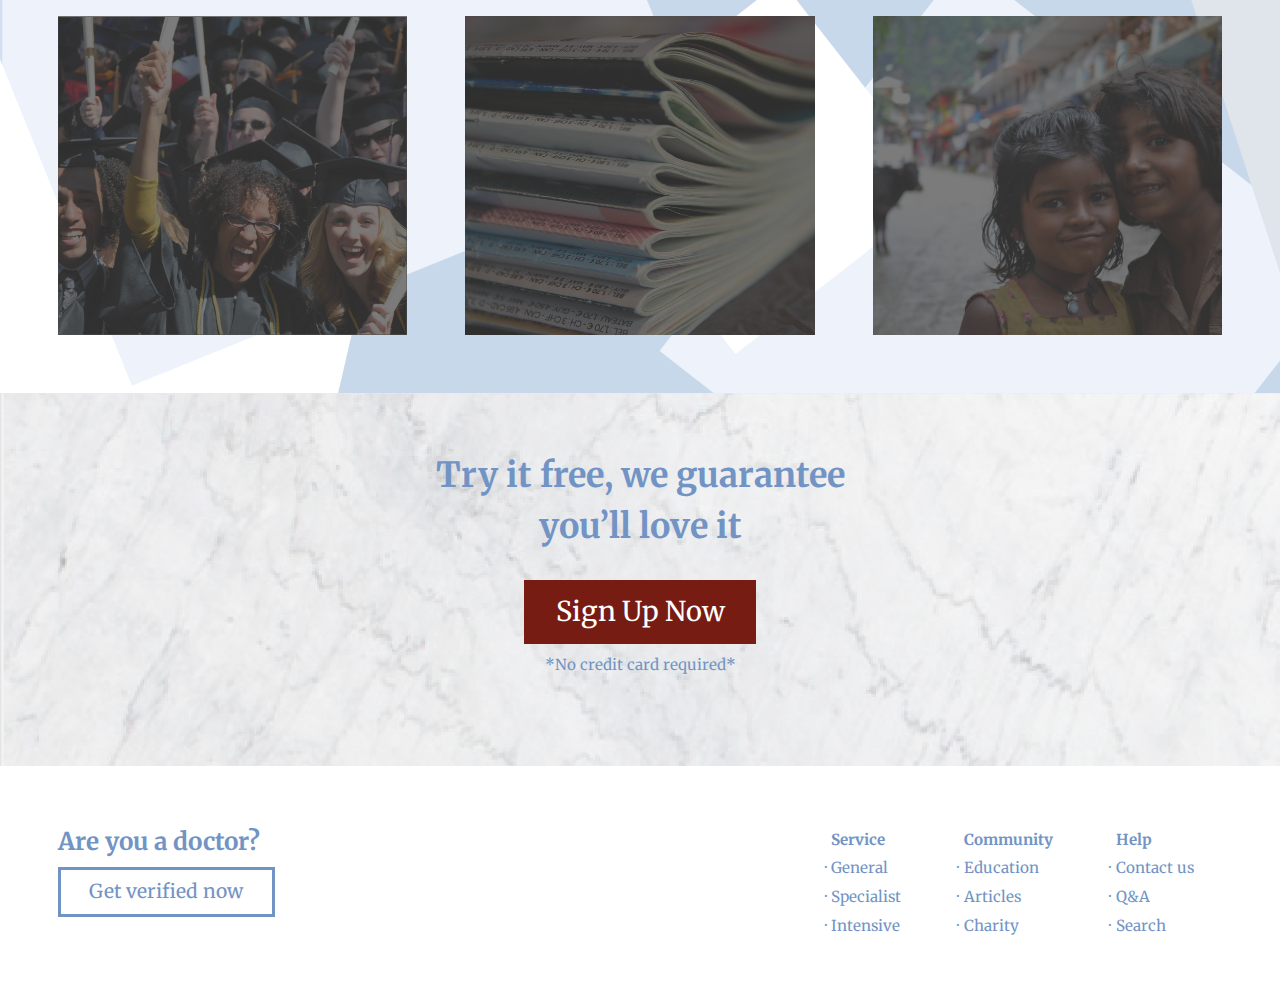
==== commit 42d191cf: "Adjust spacing on all pages" ====
--- a/index.html
+++ b/index.html
@@ -80,9 +80,9 @@
 
     <!-- sign up -->
     <section class="text-center island bg-marble">
-      <h2 class="exa dark-blue">Try it free, we guarantee<br>you’ll love it</h2>
+      <h2 class="exa dark-blue pad-t">Try it free, we guarantee<br>you’ll love it</h2>
       <a class="push-0 tera gutter btn" href="pricing.html">Sign Up Now</a>
-      <p class="micro dark-blue pad-t-1-4">*No credit card required*</p>
+      <p class="micro dark-blue pad-t-1-4 pad-b">*No credit card required*</p>
     </section>
 
   </main>
--- a/css/main.css
+++ b/css/main.css
@@ -29,6 +29,14 @@
   display: inline-block;
 }
 
+fieldset {
+  border: none;
+}
+
+.all-prices {
+  justify-content: center;
+}
+
 .company {
   background-color: #fff;
 }
@@ -39,8 +47,8 @@
 
 .banner-text {
   position: absolute;
-  left: 100px;
-  top: 220px;
+  left: 6em;
+  top: 11em;
 }
 
 footer {
@@ -133,6 +141,10 @@
   background-color: #d3def1;
 }
 
+.bg-lightest-blue {
+  background-color: #eaf0f9;
+}
+
 .bg-white {
   background-color: #fff;
 }
@@ -177,21 +189,7 @@
   box-shadow: -4px 10px 11px 3px rgba(0,0,0,0.19);
 }
 
-/* media query */
-
-@media only screen and (max-width: 608px) {
-
-  .banner-desktop {
-    display: hidden;
-  }
-}
-
-@media only screen and (max-width: 1440px) {
-
-  .banner-mobile {
-    display: hidden;
-  }
-}
+/* backgrounds */
 
 .bg-marble {
   background-image: url("../images/backgrounds/marble.png");
@@ -216,3 +214,5 @@
 .bg-success {
   background-image: url("../images/backgrounds/bg-success.png");
 }
+
+/* media query */
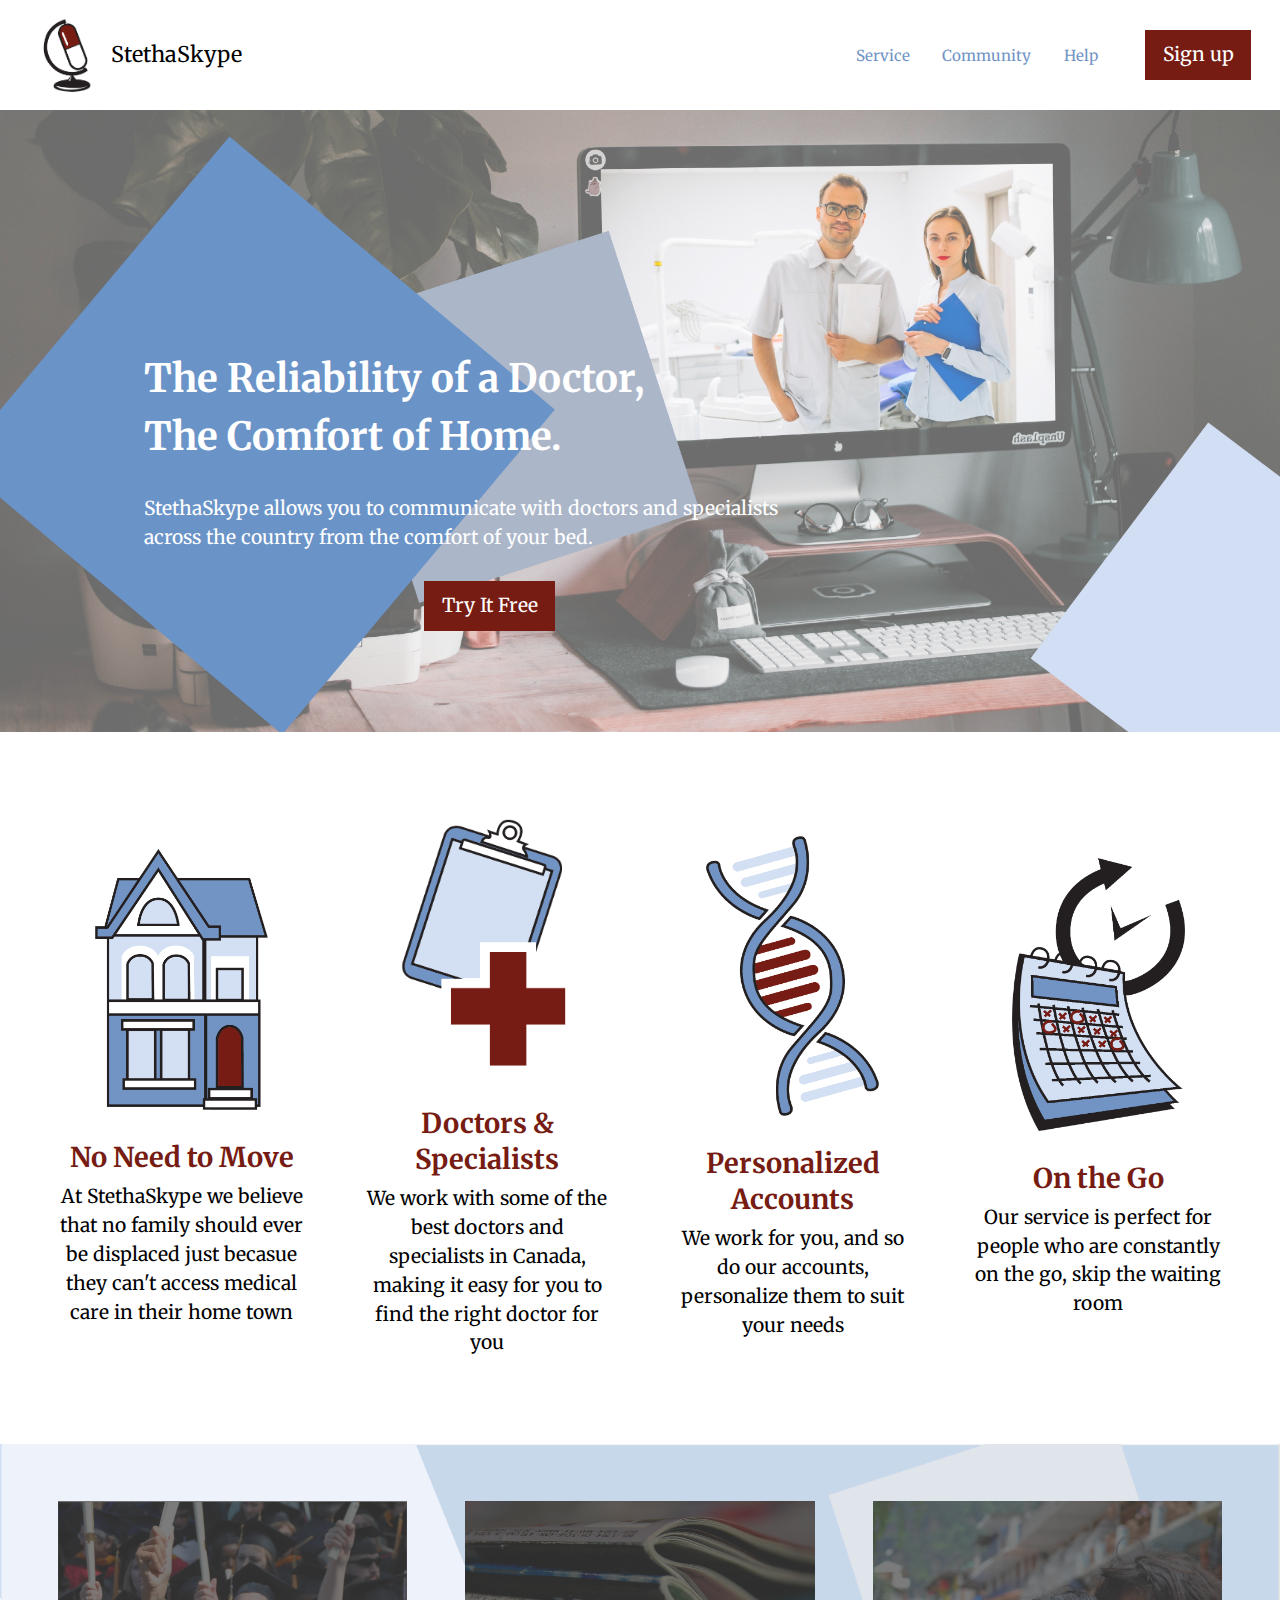
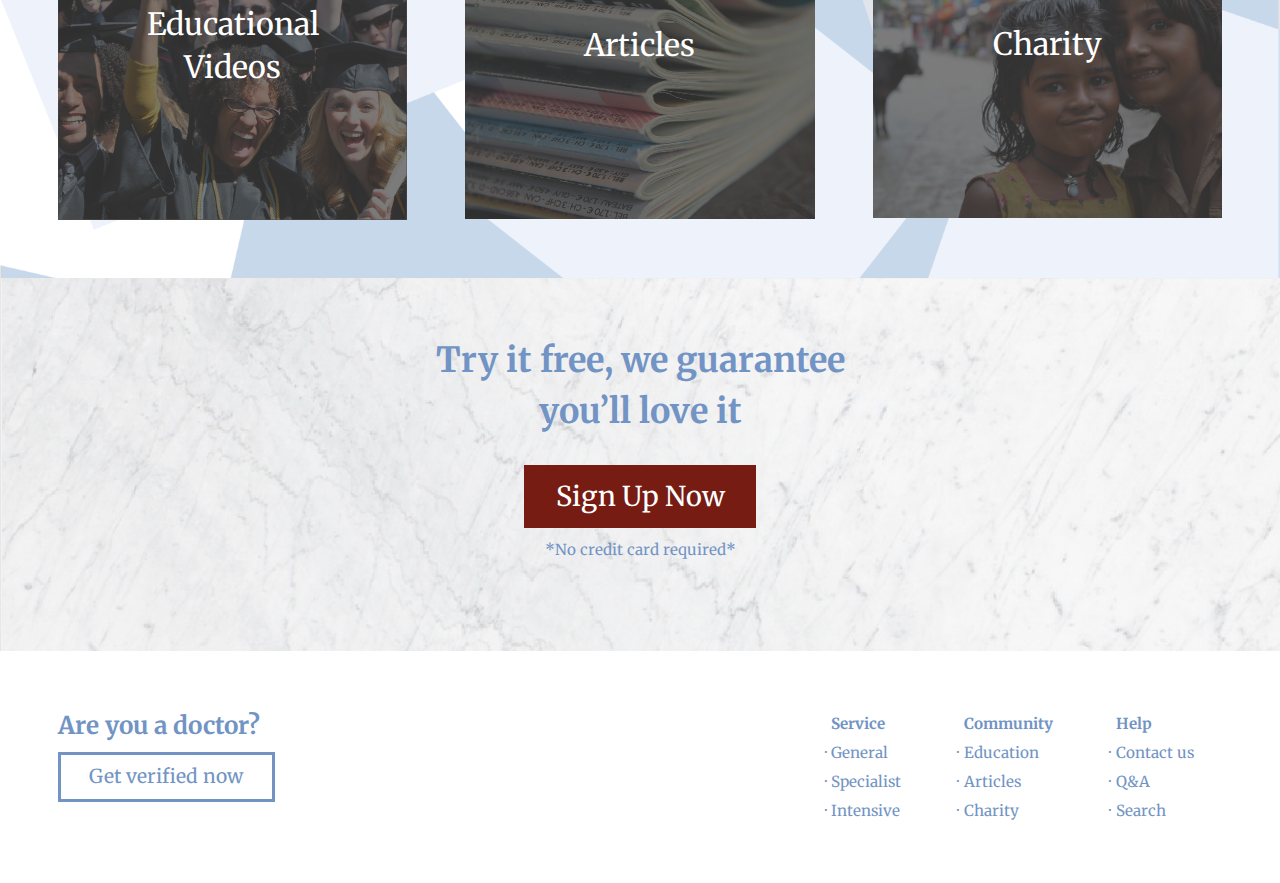
==== commit bf326e71: "Fix background images" ====
--- a/index.html
+++ b/index.html
@@ -15,7 +15,7 @@
   <!-- Nav -->
   <header class="company grid island-1-2 grid-middle gutter">
     <div class="grid unit xs-1-2 s-1-2 m-1-2 l-1-2">
-      <img class="unit xs-1-4 logo embed" src="images/stethaskypelogo.png" alt="">
+      <img class="unit xs-1-4 logo" src="images/stethaskypelogo.png" alt="">
       <a class="unit xs-1-4 mega push-0 black" href="index.html">StethaSkype</a>
     </div>
 
@@ -32,33 +32,35 @@
   <!-- Banner -->
   <main>
     <section class="banner">
-      <img class="banner-desktop img-flex embed" src="images/banner.png" alt="">
+      <img class="banner-desktop img-flex" src="images/banner.png" alt="">
       <div class="island banner-text">
         <h1 class="white zetta">The Reliability of a Doctor,<br>The Comfort of Home.</h1>
-        <p class="white">StethaSkype allows you to communicate with<br>doctors and specialists across the country<br>from the comfort of your bed.</p>
-        <a class="push-0 kilo btn" href="pricing.html">Try It Free</a>
+        <p class="white max-length">StethaSkype allows you to communicate with doctors and specialists across the country from the comfort of your bed.</p>
+        <div class="text-center">
+          <a class="push-0 kilo btn" href="pricing.html">Try It Free</a>
+        </div>
       </div>
     </section>
 
     <!-- Iconography -->
     <section class="bg-white island grid grid-middle">
       <div class="unit xs-1 s-1 m-1-2 l-1-4 text-center island">
-        <img class="island img-flex embed icon" src="images/icons/house-icon.png" alt="">
-        <h3 class="red push-1-4">No Need to Move</h3>
+        <img class="island img-flex icon" src="images/icons/house-icon.png" alt="">
+        <h2 class="red tera push-1-4">No Need to Move</h2>
         <p class="wrapper">At StethaSkype we believe that no family should ever be displaced just becasue they can't access medical care in their home town</p>
       </div>
       <div class="unit xs-1 s-1 m-1-2 l-1-4 text-center island">
-        <img class="island img-flex embed icon " src="images/icons/medical-icon.png" alt="">
+        <img class="island img-flex icon " src="images/icons/medical-icon.png" alt="">
         <h3 class="red push-1-4">Doctors & Specialists</h3>
         <p class="wrapper">We work with some of the best doctors and specialists in Canada, making it easy for you to find the right doctor for you</p>
       </div>
       <div class="unit xs-1 s-1 m-1-2 l-1-4 text-center island">
-        <img class="island img-flex embed icon" src="images/icons/dna-icon.png" alt="">
+        <img class="island img-flex icon" src="images/icons/dna-icon.png" alt="">
         <h3 class="red push-1-4">Personalized Accounts</h3>
         <p class="wrapper">We work for you, and so do our accounts, personalize them to suit your needs</p>
       </div>
       <div class="unit xs-1 s-1 m-1-2 l-1-4 text-center island">
-        <img class="island img-flex embed icon" src="images/icons/time-icon.png" alt="">
+        <img class="island img-flex icon" src="images/icons/time-icon.png" alt="">
         <h3 class="red push-1-4">On the Go</h3>
         <p class="wrapper">Our service is perfect for people who are constantly on the go, skip the waiting room</p>
       </div>
@@ -67,14 +69,30 @@
     <!-- Cards -->
     <section class="bg-home island">
       <div class="grid">
-        <a class="unit xs-1 s-1 m-1-2 l-1-3 island text-center light-blue" href="#">Educational<br>Videos</a>
-        <a class="unit xs-1 s-1 m-1-2 l-1-3 island text-center light-blue" href="#">Articles</a>
-        <a class="unit xs-1 s-1 m-1-2 l-1-3 island text-center light-blue" href="#">Charity</a>
-      </div>
-      <div class="grid">
-        <img class="unit xs-1 s-1 m-1-2 l-1-3 island img-flex embed" src="images/cards/education-card.png" alt="">
-        <img class="unit xs-1 s-1 m-1-2 l-1-3 island img-flex embed" src="images/cards/articles-card.png" alt="">
-        <img class="unit xs-1 s-1 m-1-2 l-1-3 island img-flex embed" src="images/cards/charity-card.png" alt="">
+        <div class="unit xs-1 s-1 m-1 l-1-3">
+          <a class="relative block" href="#">
+            <img class="island img-flex" src="images/cards/education-card.png" alt="">
+            <span class="pin-c">
+              <p class="white peta text-center another-hover">Educational Videos</p>
+            </span>
+          </a>
+        </div>
+        <div class="unit xs-1 s-1 m-1 l-1-3">
+          <a class="relative block" href="#">
+            <img class="island img-flex" src="images/cards/articles-card.png" alt="">
+            <span class="pin-c">
+              <p class="white peta text-center another-hover">Articles</p>
+            </span>
+          </a>
+        </div>
+        <div class="unit xs-1 s-1 m-1 l-1-3">
+          <a class="relative block" href="#">
+            <img class="island img-flex" src="images/cards/charity-card.png" alt="">
+            <span class="pin-c">
+              <p class="white peta text-center another-hover">Charity</p>
+            </span>
+          </a>
+        </div>
       </div>
     </section>
 
--- a/css/main.css
+++ b/css/main.css
@@ -64,6 +64,10 @@
 
 .hover-red:hover {
   color: #761c13;
+}
+
+.another-hover:hover {
+  color: #d3def1;
 }
 
 .btn {
@@ -113,6 +117,10 @@
   color: #761c13;
 }
 
+.current {
+  color: #761c13;
+}
+
 .dark-blue {
   color: #7294c4;
 }
@@ -184,35 +192,50 @@
 
 .feild {
   border: 0;
-  -webkit-box-shadow: -4px 10px 11px 3px rgba(0,0,0,0.19);
-  -moz-box-shadow: -4px 10px 11px 3px rgba(0,0,0,0.19);
-  box-shadow: -4px 10px 11px 3px rgba(0,0,0,0.19);
+  -webkit-box-shadow: -4px 10px 11px 3px rgba(0, 0, 0, 0.19);
+  -moz-box-shadow: -4px 10px 11px 3px rgba(0, 0, 0, 0.19);
+  box-shadow: -4px 10px 11px 3px rgba(0, 0, 0, 0.19);
 }
 
 /* backgrounds */
 
 .bg-marble {
   background-image: url("../images/backgrounds/marble.png");
+  background-size: cover;
 }
 
 .bg-home {
   background-image: url("../images/backgrounds/bg-home.png");
+  background-size: cover;
 }
 
 .bg-tour {
   background-image: url("../images/backgrounds/bg-tour.png");
+  background-size: cover;
 }
 
 .bg-pricing {
   background-image: url("../images/backgrounds/bg-pricing.png");
+  background-size: cover;
 }
 
 .bg-sign-up {
   background-image: url("../images/backgrounds/bg-form.png");
+  background-size: cover;
 }
 
 .bg-success {
   background-image: url("../images/backgrounds/bg-success.png");
+  background-size: cover;
 }
 
 /* media query */
+
+@media only screen and (min-width: 25em) {
+
+  .bg-banner {
+    background-image: url("../images/banner-mobile.png");
+    background-size: cover;
+  }
+
+}
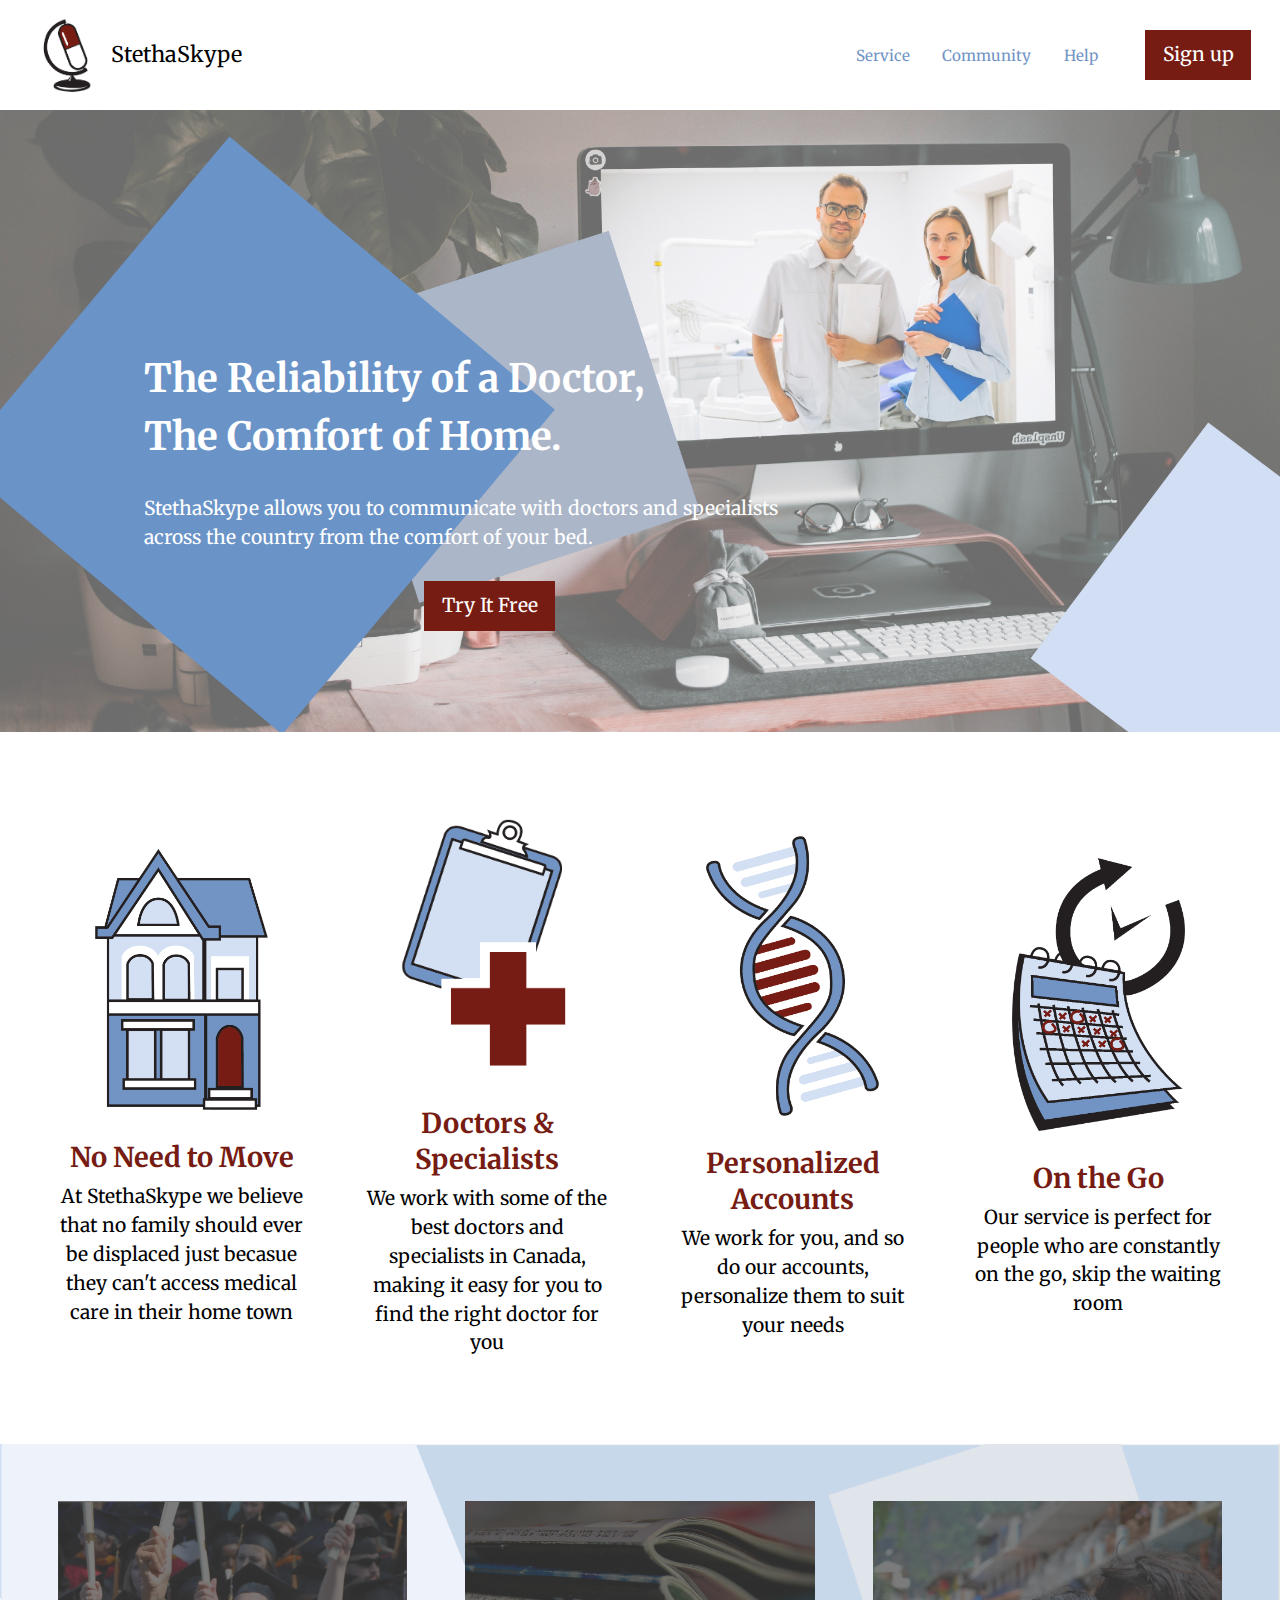
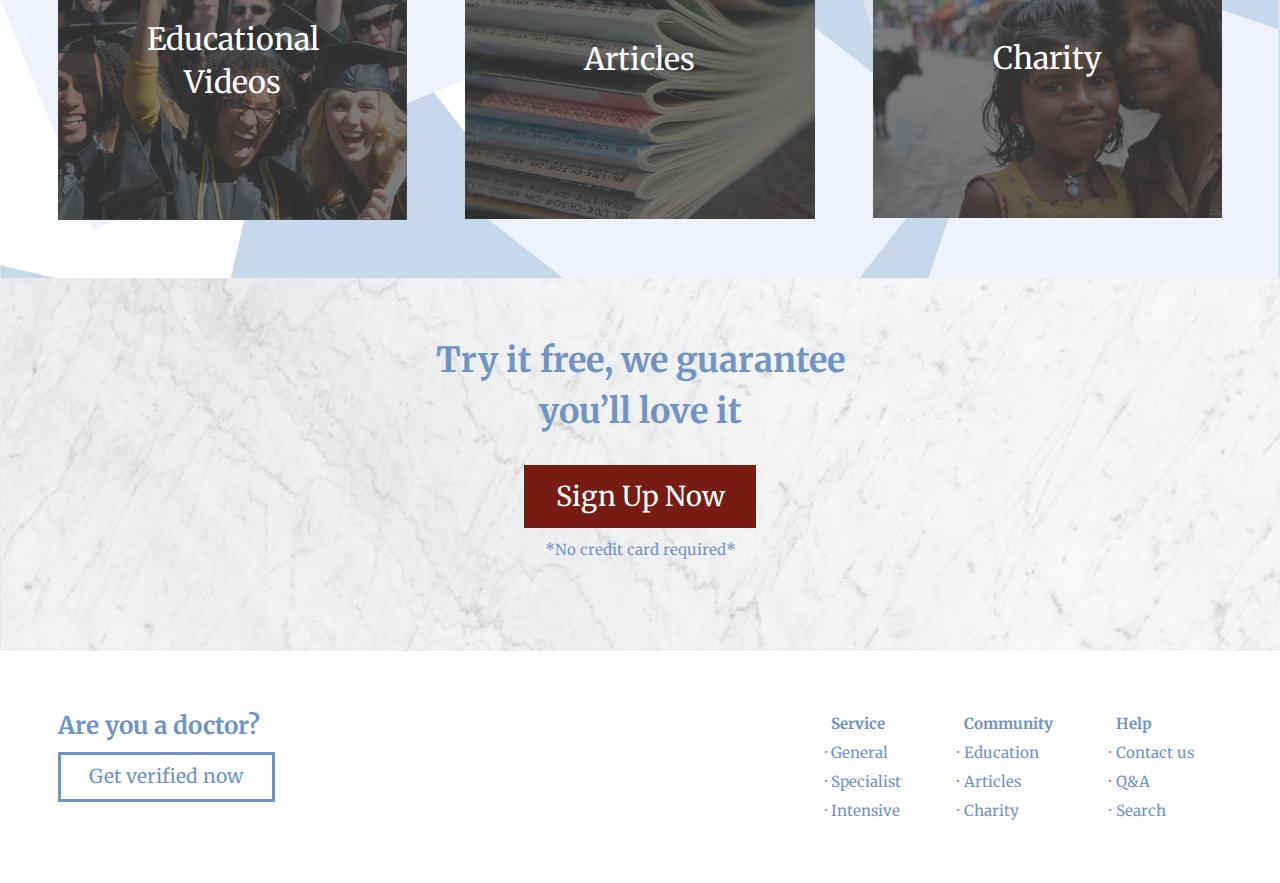
==== commit 769c4ab5: "Fix markbot errors" ====
--- a/index.html
+++ b/index.html
@@ -12,14 +12,19 @@
 </head>
 <body>
 
+  <ul class="skip-links">
+    <li><a href="#nav">Skip to the navigation</a></li>
+    <li><a href="#main">Skip to the main content</a></li>
+  </ul>
+
   <!-- Nav -->
-  <header class="company grid island-1-2 grid-middle gutter">
+  <header id="nav" role="banner" class="company grid island-1-2 grid-middle gutter">
     <div class="grid unit xs-1-2 s-1-2 m-1-2 l-1-2">
-      <img class="unit xs-1-4 logo" src="images/stethaskypelogo.png" alt="">
+      <img class="unit xs-1-4 logo" src="images/stethaskypelogo.png" alt="logo">
       <a class="unit xs-1-4 mega push-0 black" href="index.html">StethaSkype</a>
     </div>
 
-    <nav class="unit xs-1-2 s-1-2 m-1-2 l-1-2 text-right push-0">
+    <nav role="navigation" class="unit xs-1-2 s-1-2 m-1-2 l-1-2 text-right push-0">
       <ul class="nav push-0 micro list-group">
         <li><a class="island-1-2 dark-blue hover-red" href="tour.html">Service</a></li>
         <li><a class="island-1-2 dark-blue hover-red" href="#">Community</a></li>
@@ -30,14 +35,14 @@
   </header>
 
   <!-- Banner -->
-  <main>
+  <main id="main" role="main">
     <section class="banner">
-      <img class="banner-desktop img-flex" src="images/banner.png" alt="">
+      <img class="banner-desktop img-flex" src="images/banner.png" alt="Two doctors being seen through a computer monitor">
       <div class="island banner-text">
         <h1 class="white zetta">The Reliability of a Doctor,<br>The Comfort of Home.</h1>
         <p class="white max-length">StethaSkype allows you to communicate with doctors and specialists across the country from the comfort of your bed.</p>
         <div class="text-center">
-          <a class="push-0 kilo btn" href="pricing.html">Try It Free</a>
+          <a class="push-0 kilo btn" href="pricing.html" aria-label="Begin the sign up proccess">Try It Free</a>
         </div>
       </div>
     </section>
@@ -45,22 +50,22 @@
     <!-- Iconography -->
     <section class="bg-white island grid grid-middle">
       <div class="unit xs-1 s-1 m-1-2 l-1-4 text-center island">
-        <img class="island img-flex icon" src="images/icons/house-icon.png" alt="">
+        <img class="island img-flex icon" src="images/icons/house-icon.png" alt="Icon of a home">
         <h2 class="red tera push-1-4">No Need to Move</h2>
         <p class="wrapper">At StethaSkype we believe that no family should ever be displaced just becasue they can't access medical care in their home town</p>
       </div>
       <div class="unit xs-1 s-1 m-1-2 l-1-4 text-center island">
-        <img class="island img-flex icon " src="images/icons/medical-icon.png" alt="">
+        <img class="island img-flex icon " src="images/icons/medical-icon.png" alt="Icon of a clipboard and the medical cross">
         <h3 class="red push-1-4">Doctors & Specialists</h3>
         <p class="wrapper">We work with some of the best doctors and specialists in Canada, making it easy for you to find the right doctor for you</p>
       </div>
       <div class="unit xs-1 s-1 m-1-2 l-1-4 text-center island">
-        <img class="island img-flex icon" src="images/icons/dna-icon.png" alt="">
+        <img class="island img-flex icon" src="images/icons/dna-icon.png" alt="Icon of a DNA strand">
         <h3 class="red push-1-4">Personalized Accounts</h3>
         <p class="wrapper">We work for you, and so do our accounts, personalize them to suit your needs</p>
       </div>
       <div class="unit xs-1 s-1 m-1-2 l-1-4 text-center island">
-        <img class="island img-flex icon" src="images/icons/time-icon.png" alt="">
+        <img class="island img-flex icon" src="images/icons/time-icon.png" alt="Icon of a spinning clock and a full calander">
         <h3 class="red push-1-4">On the Go</h3>
         <p class="wrapper">Our service is perfect for people who are constantly on the go, skip the waiting room</p>
       </div>
@@ -70,27 +75,21 @@
     <section class="bg-home island">
       <div class="grid">
         <div class="unit xs-1 s-1 m-1 l-1-3">
-          <a class="relative block" href="#">
-            <img class="island img-flex" src="images/cards/education-card.png" alt="">
-            <span class="pin-c">
-              <p class="white peta text-center another-hover">Educational Videos</p>
-            </span>
+          <a class="relative block" href="#" aria-label="Browse our library of educational videos and tutorials">
+            <img class="island img-flex" src="images/cards/education-card.png" alt="Young graduates">
+            <span class="pin-c white peta text-center another-hover">Educational Videos</span>
           </a>
         </div>
         <div class="unit xs-1 s-1 m-1 l-1-3">
-          <a class="relative block" href="#">
-            <img class="island img-flex" src="images/cards/articles-card.png" alt="">
-            <span class="pin-c">
-              <p class="white peta text-center another-hover">Articles</p>
-            </span>
+          <a class="relative block" href="#" aria-label="Browse our library of medical articles">
+            <img class="island img-flex" src="images/cards/articles-card.png" alt="Stack of magazines">
+            <span class="pin-c white peta text-center another-hover">Articles</span>
           </a>
         </div>
         <div class="unit xs-1 s-1 m-1 l-1-3">
-          <a class="relative block" href="#">
-            <img class="island img-flex" src="images/cards/charity-card.png" alt="">
-            <span class="pin-c">
-              <p class="white peta text-center another-hover">Charity</p>
-            </span>
+          <a class="relative block" href="#" aria-label="Read more about our charity initiatives">
+            <img class="island img-flex" src="images/cards/charity-card.png" alt="Two young children in a third world country">
+            <span class="pin-c white peta text-center another-hover">Charity</span>
           </a>
         </div>
       </div>
@@ -99,7 +98,7 @@
     <!-- sign up -->
     <section class="text-center island bg-marble">
       <h2 class="exa dark-blue pad-t">Try it free, we guarantee<br>you’ll love it</h2>
-      <a class="push-0 tera gutter btn" href="pricing.html">Sign Up Now</a>
+      <a class="push-0 tera gutter btn" href="pricing.html" aria-label="Begin the sign up proccess">Sign Up Now</a>
       <p class="micro dark-blue pad-t-1-4 pad-b">*No credit card required*</p>
     </section>
 
@@ -107,16 +106,16 @@
 
   <!-- footer begins here -->
 
-  <footer class="island">
+  <footer role="contentinfo" class="island">
     <div class="grid">
       <div class="unit xs-0 s-0 m-1-2 l-1-2 gutter pad-t">
         <h3 class="dark-blue push-1-4 giga">Are you a doctor?</h3>
-        <a class="push-0 kilo btn gutter ghost-btn hover-red" href="#">Get verified now</a>
+        <a class="push-0 kilo btn gutter ghost-btn hover-red" href="#" aria-label="Get verrified as a doctor on Stethaskype">Get verified now</a>
       </div>
 
       <div class="unit xs-1 s-1 m-1-2 l-1-2 text-right gutter pad-t">
         <div class="unit gutter text-left xs-1-6">
-          <a class="bold micro dark-blue push-0 dark-blue hover-red" href="tour.html">Service</a>
+          <a class="bold micro dark-blue push-0 dark-blue hover-red" href="tour.html" aria-label="Navigate to the service page">Service</a>
           <ul>
             <li class="micro dark-blue">General</li>
             <li class="micro dark-blue">Specialist</li>
@@ -125,7 +124,7 @@
         </div>
 
         <div class="unit gutter text-left xs-1-6">
-          <a class="bold micro dark-blue push-0 dark-blue hover-red" href="#">Community</a>
+          <a class="bold micro dark-blue push-0 dark-blue hover-red" href="#" aria-label="Navigate to the community page">Community</a>
           <ul>
             <li class="micro dark-blue">Education</li>
             <li class="micro dark-blue">Articles</li>
@@ -134,7 +133,7 @@
         </div>
 
         <div class="unit gutter text-left xs-1-6">
-          <a class="bold micro dark-blue push-0 dark-blue hover-red" href="#">Help</a>
+          <a class="bold micro dark-blue push-0 dark-blue hover-red" href="#" aria-label="Navigate to the help page">Help</a>
           <ul>
             <li class="micro dark-blue">Contact us</li>
             <li class="micro dark-blue">Q&A</li>
--- a/css/modules.css
+++ b/css/modules.css
@@ -1052,8 +1052,8 @@
 button:hover,
 .btn:focus,
 .btn:hover {
-  background-color: #761c13;
-  border-color: #761c13;
+  background-color: #7294c4;
+  border-color: #7294c4;
   color: #fff;
 }
 
--- a/css/main.css
+++ b/css/main.css
@@ -1,10 +1,6 @@
 html {
   background-color: #fff;
   font-family: Merriweather, serif;
-}
-
-body {
-  margin: 0;
 }
 
 nav {
@@ -43,6 +39,7 @@
 
 .banner {
   position: relative;
+  background-color: #7294c4;
 }
 
 .banner-text {
@@ -53,6 +50,27 @@
 
 footer {
   background-color: #fff;
+}
+
+/* skip links */
+
+.skip-links {
+  margin: 0;
+  padding: 0;
+  list-style-type: none;
+}
+
+.skip-links a {
+  position: absolute;
+  top: -3em;
+  background-color: #d3def1;
+  color: #000;
+  padding: .5em .75em;
+  text-decoration: none;
+}
+
+.skip-links a:focus {
+  top: 1em;
 }
 
 /* button things */
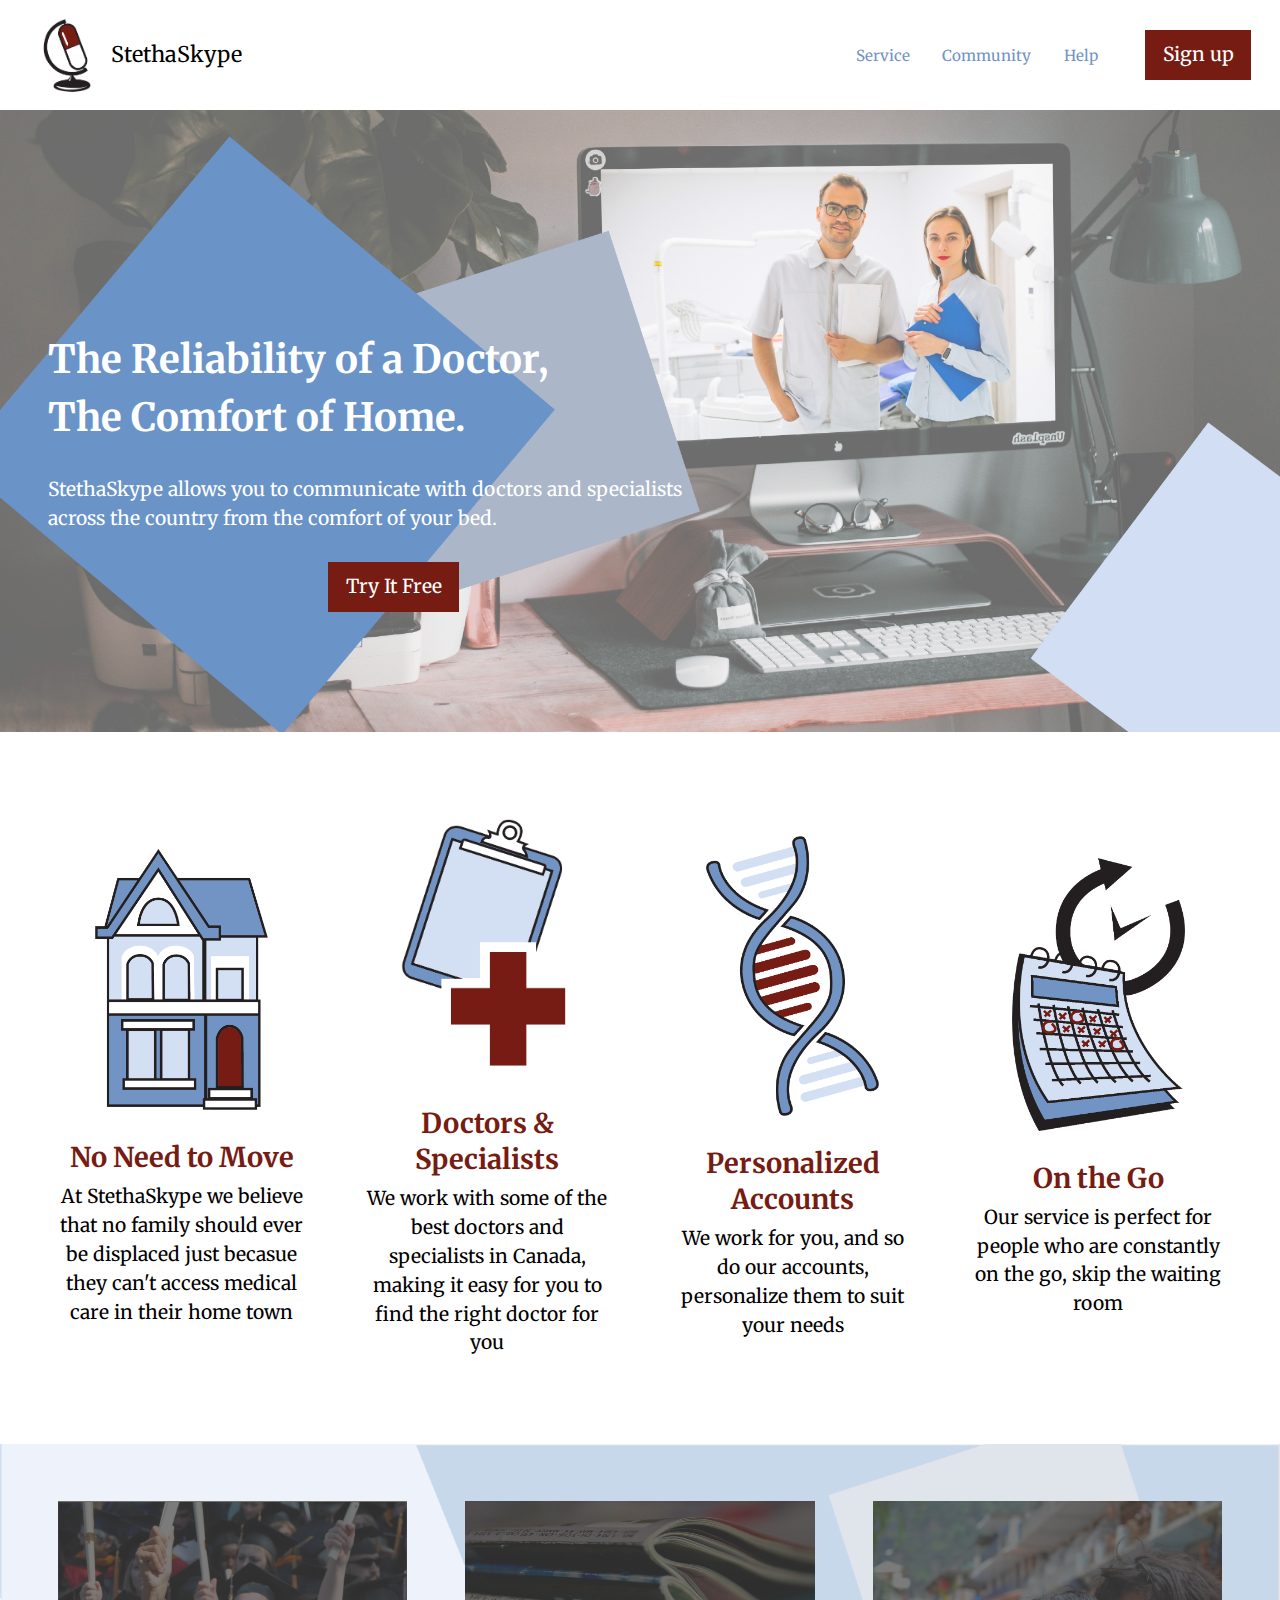
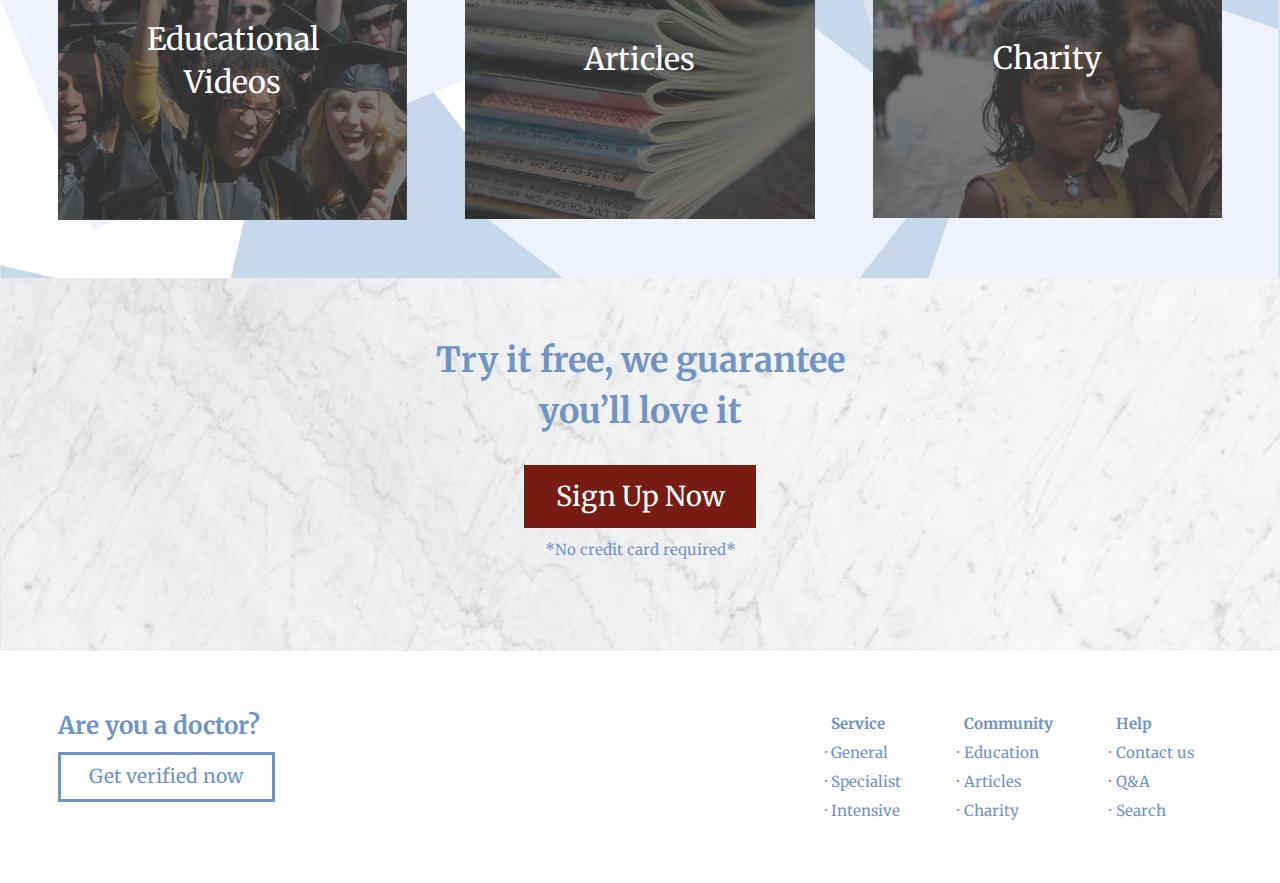
==== commit 2d7b21ca: "Fix mobile banner" ====
--- a/index.html
+++ b/index.html
@@ -37,7 +37,14 @@
   <!-- Banner -->
   <main id="main" role="main">
     <section class="banner">
-      <img class="banner-desktop img-flex" src="images/banner.png" alt="Two doctors being seen through a computer monitor">
+      <div class="grid">
+        <div class="unit xs-0 s-0 m-1 l-1">
+          <img class="img-flex bg-dark-blue" src="images/banner.png" alt="Two doctors being seen through a computer monitor">
+        </div>
+        <div class="unit xs-1 s-1 m-0 l-0">
+          <img class="img-flex bg-dark-blue" src="images/banner-mobile.png" alt="Two doctors being seen through a computer monitor">
+        </div>
+      </div>
       <div class="island banner-text">
         <h1 class="white zetta">The Reliability of a Doctor,<br>The Comfort of Home.</h1>
         <p class="white max-length">StethaSkype allows you to communicate with doctors and specialists across the country from the comfort of your bed.</p>
@@ -55,7 +62,7 @@
         <p class="wrapper">At StethaSkype we believe that no family should ever be displaced just becasue they can't access medical care in their home town</p>
       </div>
       <div class="unit xs-1 s-1 m-1-2 l-1-4 text-center island">
-        <img class="island img-flex icon " src="images/icons/medical-icon.png" alt="Icon of a clipboard and the medical cross">
+        <img class="island img-flex icon" src="images/icons/medical-icon.png" alt="Icon of a clipboard and the medical cross">
         <h3 class="red push-1-4">Doctors & Specialists</h3>
         <p class="wrapper">We work with some of the best doctors and specialists in Canada, making it easy for you to find the right doctor for you</p>
       </div>
@@ -108,14 +115,14 @@
 
   <footer role="contentinfo" class="island">
     <div class="grid">
-      <div class="unit xs-0 s-0 m-1-2 l-1-2 gutter pad-t">
+      <div class="unit xs-0 s-0 m-0 l-1-2 gutter pad-t">
         <h3 class="dark-blue push-1-4 giga">Are you a doctor?</h3>
         <a class="push-0 kilo btn gutter ghost-btn hover-red" href="#" aria-label="Get verrified as a doctor on Stethaskype">Get verified now</a>
       </div>
 
       <div class="unit xs-1 s-1 m-1-2 l-1-2 text-right gutter pad-t">
         <div class="unit gutter text-left xs-1-6">
-          <a class="bold micro dark-blue push-0 dark-blue hover-red" href="tour.html" aria-label="Navigate to the service page">Service</a>
+          <a class="bold micro dark-blue push-0 dark-blue hover-red" href="#" aria-label="Navigate to the service page">Service</a>
           <ul>
             <li class="micro dark-blue">General</li>
             <li class="micro dark-blue">Specialist</li>
--- a/css/main.css
+++ b/css/main.css
@@ -35,17 +35,6 @@
 
 .company {
   background-color: #fff;
-}
-
-.banner {
-  position: relative;
-  background-color: #7294c4;
-}
-
-.banner-text {
-  position: absolute;
-  left: 6em;
-  top: 11em;
 }
 
 footer {
@@ -198,6 +187,10 @@
   border: 1px solid #7294c4;
 }
 
+.table-width {
+  min-width: 50em;
+}
+
 /* Form stuff */
 
 .required {
@@ -210,9 +203,20 @@
 
 .feild {
   border: 0;
-  -webkit-box-shadow: -4px 10px 11px 3px rgba(0, 0, 0, 0.19);
-  -moz-box-shadow: -4px 10px 11px 3px rgba(0, 0, 0, 0.19);
-  box-shadow: -4px 10px 11px 3px rgba(0, 0, 0, 0.19);
+  -webkit-box-shadow: -4px 10px 11px 3px rgba(0, 0, 0, .19);
+  -moz-box-shadow: -4px 10px 11px 3px rgba(0, 0, 0, .19);
+  box-shadow: -4px 10px 11px 3px rgba(0, 0, 0, .19);
+}
+
+.banner {
+  position: relative;
+  background-color: #7294c4;
+}
+
+.banner-text {
+  position: absolute;
+  left: 1em;
+  top: 7em;
 }
 
 /* backgrounds */
@@ -247,13 +251,44 @@
   background-size: cover;
 }
 
-/* media query */
+/* media queries */
 
 @media only screen and (min-width: 25em) {
 
-  .bg-banner {
-    background-image: url("../images/banner-mobile.png");
-    background-size: cover;
-  }
-
-}
+  .banner-text {
+    position: absolute;
+    left: 1em;
+    top: 14em;
+  }
+
+}
+
+@media only screen and (min-width: 38em) {
+
+  .banner-text {
+    position: absolute;
+    left: 1em;
+    top: 1em;
+  }
+
+}
+
+@media only screen and (min-width: 60em) {
+
+  .banner-text {
+    position: absolute;
+    left: 1em;
+    top: 10em;
+  }
+
+}
+
+@media only screen and (min-width: 90em) {
+
+  .banner-text {
+    position: absolute;
+    left: 3em;
+    top: 12em;
+  }
+
+}
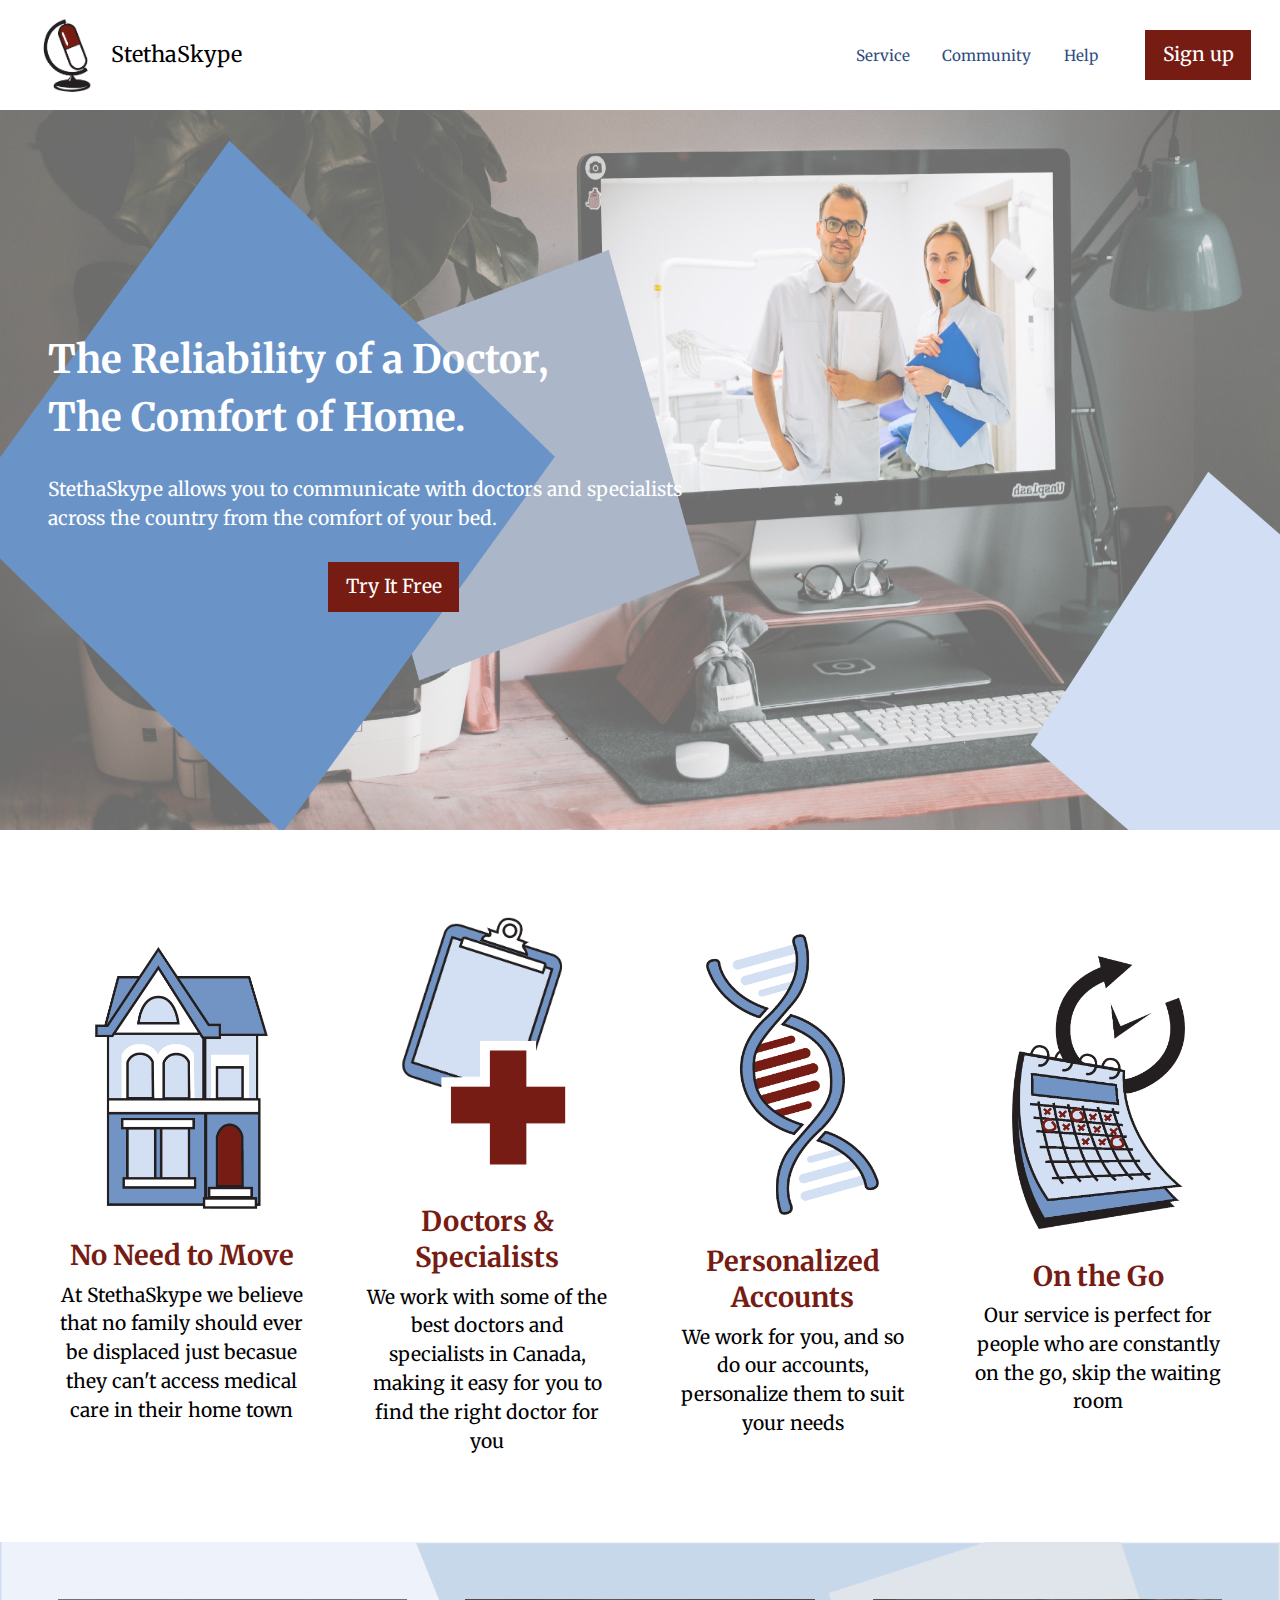
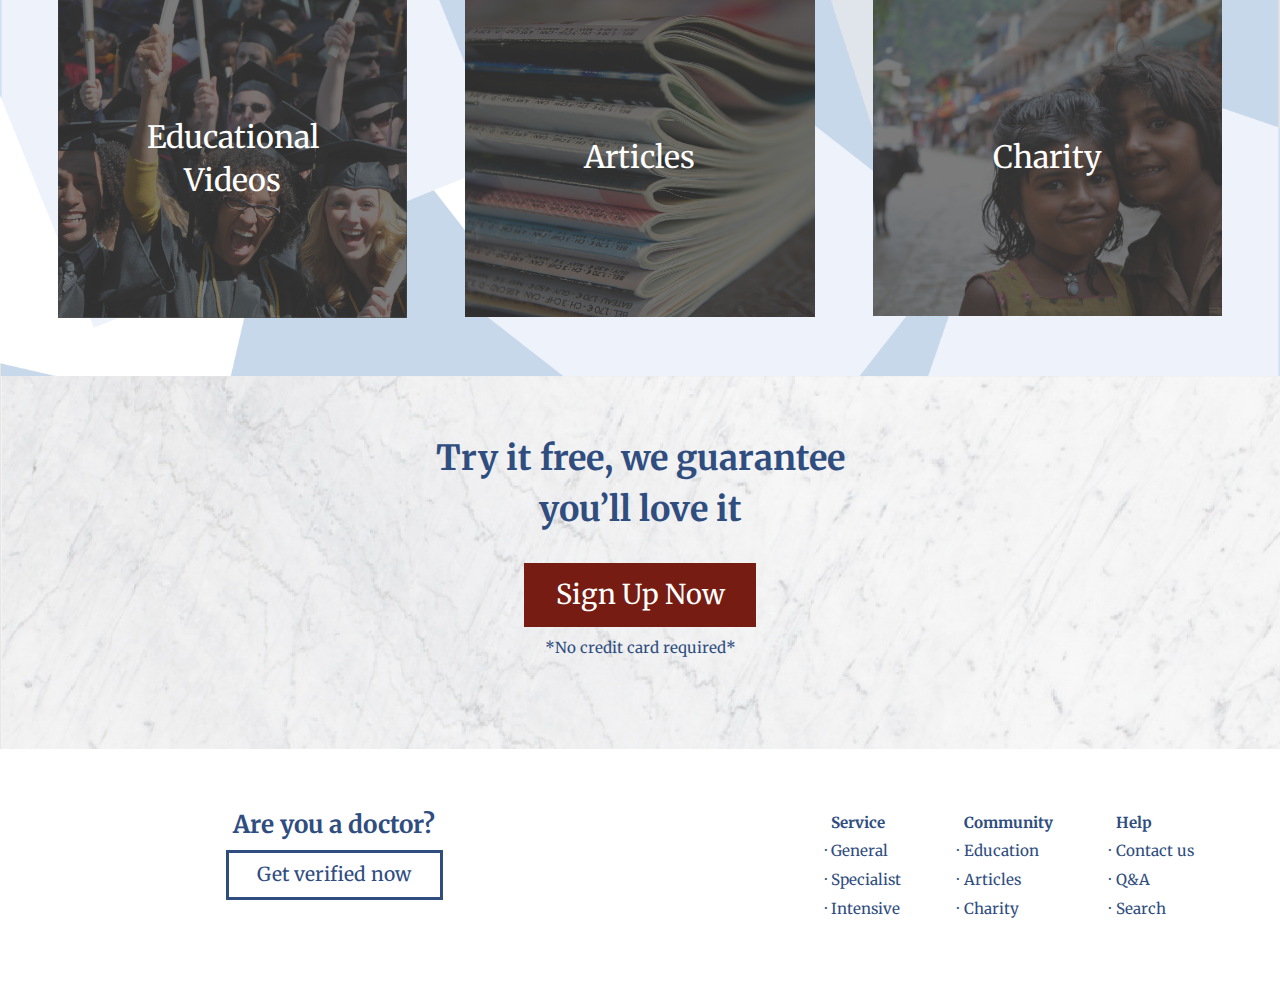
==== commit 0c862af6: "Fix markbot errors" ====
--- a/index.html
+++ b/index.html
@@ -38,11 +38,11 @@
   <main id="main" role="main">
     <section class="banner">
       <div class="grid">
-        <div class="unit xs-0 s-0 m-1 l-1">
-          <img class="img-flex bg-dark-blue" src="images/banner.png" alt="Two doctors being seen through a computer monitor">
+        <div class="unit xs-0 s-0 m-1 l-1 embed embed-16by9">
+          <img class="img-flex bg-dark-blue embed-item" src="images/banner.png" alt="Two doctors being seen through a computer monitor">
         </div>
-        <div class="unit xs-1 s-1 m-0 l-0">
-          <img class="img-flex bg-dark-blue" src="images/banner-mobile.png" alt="Two doctors being seen through a computer monitor">
+        <div class="unit xs-1 s-1 m-0 l-0 embed embed-1by1">
+          <img class="img-flex bg-dark-blue embed-item" src="images/banner-mobile.png" alt="Two doctors being seen through a computer monitor">
         </div>
       </div>
       <div class="island banner-text">
--- a/css/main.css
+++ b/css/main.css
@@ -85,14 +85,14 @@
 }
 
 .btn-blue {
-  border-color: #7294c4;
-  background-color: #7294c4;
+  border-color: #2f4d7f;
+  background-color: #2f4d7f;
 }
 
 .ghost-btn {
-  border-color: #7294c4;
-  background-color: #fff;
-  color: #7294c4;
+  border-color: #2f4d7f;
+  background-color: #fff;
+  color: #2f4d7f;
 }
 
 .red-ghost-btn {
@@ -108,13 +108,13 @@
 }
 
 .btn-blue:hover {
-  border-color: #7294c4;
-  color: #7294c4;
+  border-color: #2f4d7f;
+  color: #2f4d7f;
 }
 
 .ghost-btn:hover {
-  border-color: #7294c4;
-  background-color: #7294c4;
+  border-color: #2f4d7f;
+  background-color: #2f4d7f;
   color: #fff;
 }
 
@@ -129,7 +129,7 @@
 }
 
 .dark-blue {
-  color: #7294c4;
+  color: #2f4d7f;
 }
 
 .light-blue {
@@ -149,7 +149,7 @@
 }
 
 .bg-dark-blue {
-  background-color: #7294c4;
+  background-color: #2f4d7f;
 }
 
 .bg-light-blue {
@@ -169,7 +169,7 @@
 }
 
 .border-dark {
-  border: 8px solid #7294c4;
+  border: 8px solid #2f4d7f;
 }
 
 .border-light {
@@ -179,12 +179,12 @@
 /* table stuff */
 
 td {
-  border: 1px solid #7294c4;
+  border: 1px solid #2f4d7f;
   height: 2em;
 }
 
 th {
-  border: 1px solid #7294c4;
+  border: 1px solid #2f4d7f;
 }
 
 .table-width {
@@ -194,7 +194,7 @@
 /* Form stuff */
 
 .required {
-  color: #7294c4;
+  color: #2f4d7f;
 }
 
 .different {
@@ -210,7 +210,7 @@
 
 .banner {
   position: relative;
-  background-color: #7294c4;
+  background-color: #2f4d7f;
 }
 
 .banner-text {
@@ -258,7 +258,11 @@
   .banner-text {
     position: absolute;
     left: 1em;
-    top: 14em;
+    top: 13em;
+  }
+
+  footer {
+    text-align: center;
   }
 
 }
@@ -271,6 +275,10 @@
     top: 1em;
   }
 
+  footer {
+    text-align: center;
+  }
+
 }
 
 @media only screen and (min-width: 60em) {
@@ -288,7 +296,7 @@
   .banner-text {
     position: absolute;
     left: 3em;
-    top: 12em;
-  }
-
-}
+    top: 15em;
+  }
+
+}
